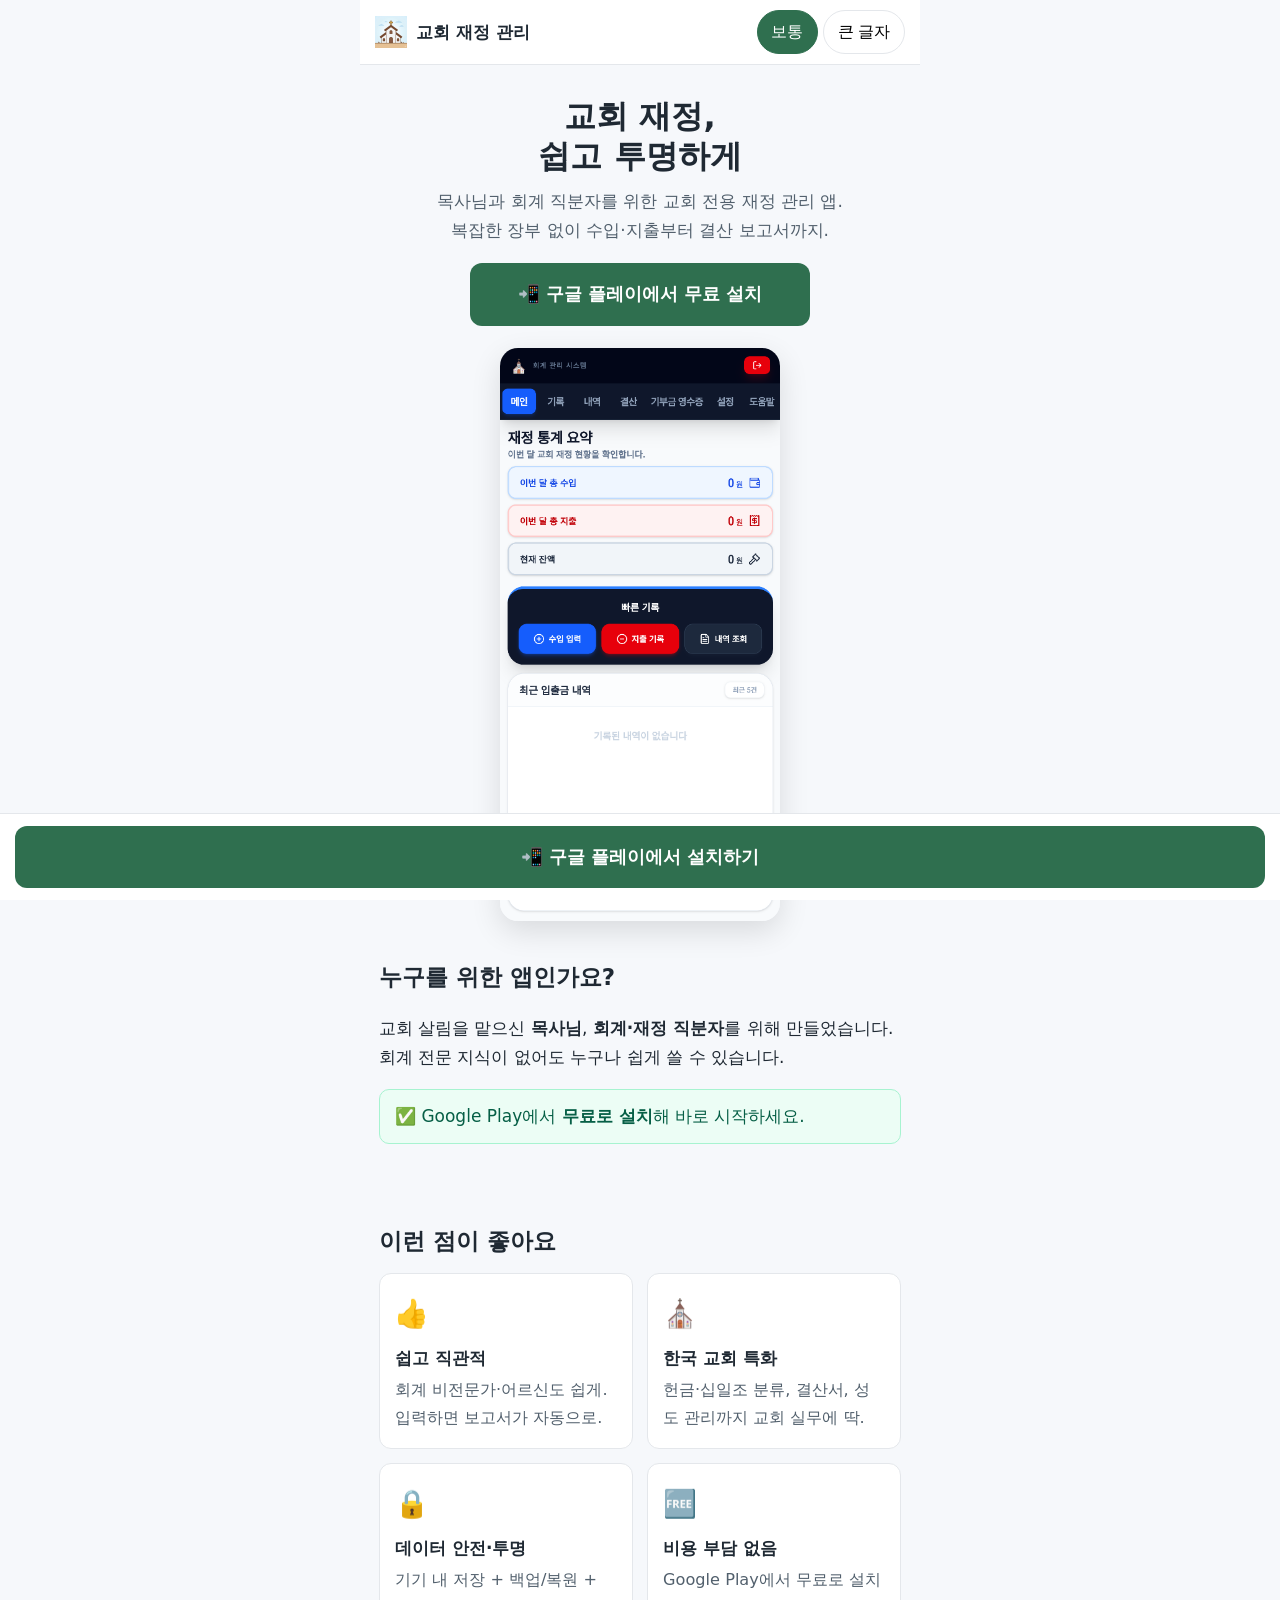
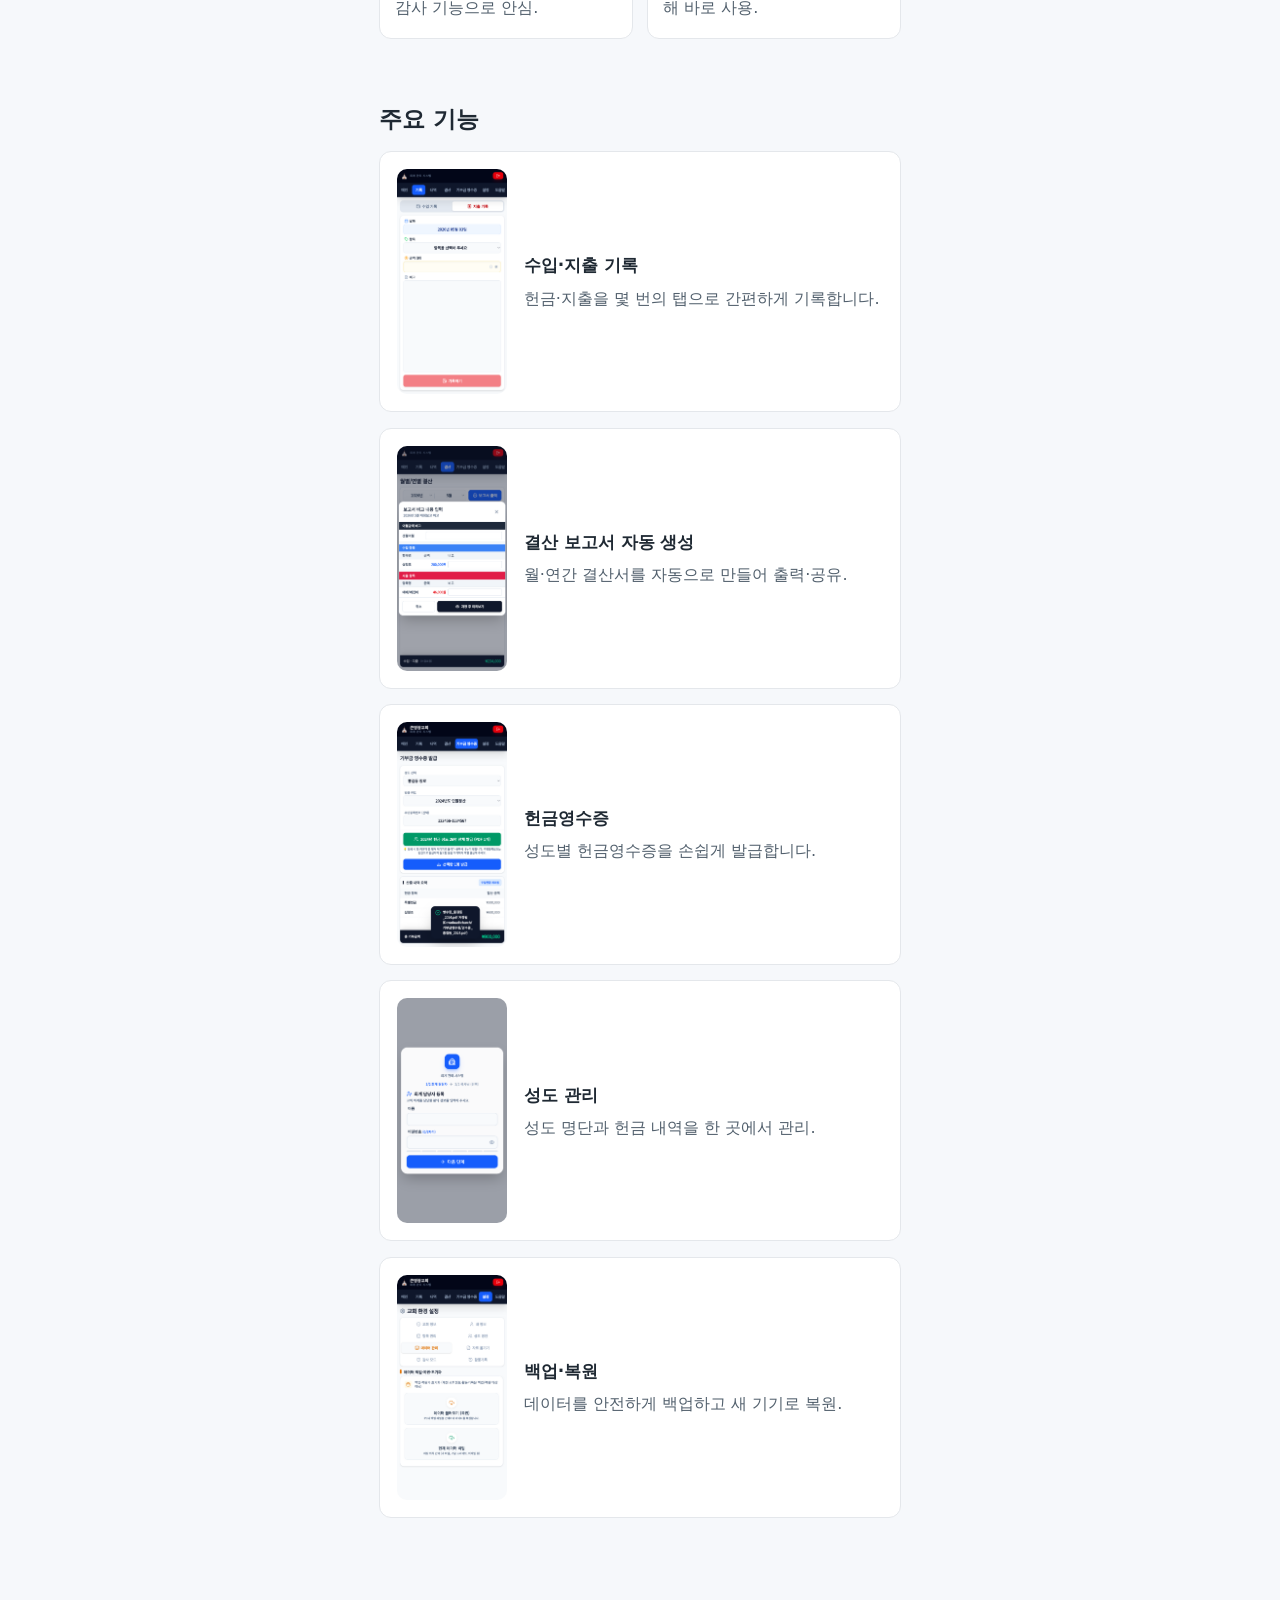
==== index.html @ 93f0f4ec "feat(landing): 핵심 강점 4 + 주요 기능 섹션 Co-Authored-By: Claude Sonnet 4.6 <noreply@anthropic.com>" ====
<!DOCTYPE html>
<html lang="ko" data-fontscale="normal">
<head>
  <meta charset="utf-8">
  <meta name="viewport" content="width=device-width, initial-scale=1, viewport-fit=cover">
  <title>교회 재정 관리 — 쉽고 투명한 교회 회계 앱</title>
  <meta name="description" content="목사님과 회계 직분자를 위한 교회 재정 관리 앱. 수입·지출, 결산 보고서, 헌금영수증, 성도 관리, 백업까지. Google Play 무료 설치.">
  <link rel="stylesheet" href="/assets/css/styles.css">
</head>
<body>
  <main id="app">
    <header class="topbar">
      <div class="brand">
        <img src="/assets/img/app-icon.png" alt="교회 재정 관리 앱 아이콘" width="32" height="32">
        <span>교회 재정 관리</span>
      </div>
      <div class="fontscale" role="group" aria-label="글자 크기">
        <button data-scale-btn="normal" aria-pressed="true">보통</button>
        <button data-scale-btn="large" aria-pressed="false">큰 글자</button>
      </div>
    </header>
    <div class="ios-banner" data-ios-only hidden>
      📱 아이폰에서는 <b>소개만</b> 보실 수 있어요. 설치는 <b>안드로이드 폰</b>에서 진행해 주세요.
    </div>

    <section class="hero">
      <h1>교회 재정,<br>쉽고 투명하게</h1>
      <p class="lead">목사님과 회계 직분자를 위한 교회 전용 재정 관리 앱.<br>복잡한 장부 없이 수입·지출부터 결산 보고서까지.</p>
      <a class="btn-install hero-cta" data-install href="#">📲 구글 플레이에서 무료 설치</a>
      <img class="hero-shot" src="/assets/img/screen-main.png" alt="앱 메인 화면" loading="lazy">
    </section>

    <section class="who section">
      <h2>누구를 위한 앱인가요?</h2>
      <p>교회 살림을 맡으신 <b>목사님</b>, <b>회계·재정 직분자</b>를 위해 만들었습니다. 회계 전문 지식이 없어도 누구나 쉽게 쓸 수 있습니다.</p>
      <p class="free-note">✅ Google Play에서 <b>무료로 설치</b>해 바로 시작하세요.</p>
    </section>

    <section class="strengths section">
      <h2>이런 점이 좋아요</h2>
      <ul class="grid2">
        <li><span class="ico">👍</span><b>쉽고 직관적</b><p>회계 비전문가·어르신도 쉽게. 입력하면 보고서가 자동으로.</p></li>
        <li><span class="ico">⛪</span><b>한국 교회 특화</b><p>헌금·십일조 분류, 결산서, 성도 관리까지 교회 실무에 딱.</p></li>
        <li><span class="ico">🔒</span><b>데이터 안전·투명</b><p>기기 내 저장 + 백업/복원 + 감사 기능으로 안심.</p></li>
        <li><span class="ico">🆓</span><b>비용 부담 없음</b><p>Google Play에서 무료로 설치해 바로 사용.</p></li>
      </ul>
    </section>

    <section class="features section">
      <h2>주요 기능</h2>
      <div class="feature"><img src="/assets/img/feat-expense.png" alt="수입·지출 기록 화면" loading="lazy"><div><b>수입·지출 기록</b><p>헌금·지출을 몇 번의 탭으로 간편하게 기록합니다.</p></div></div>
      <div class="feature"><img src="/assets/img/feat-report.png" alt="결산 보고서 화면" loading="lazy"><div><b>결산 보고서 자동 생성</b><p>월·연간 결산서를 자동으로 만들어 출력·공유.</p></div></div>
      <div class="feature"><img src="/assets/img/feat-receipt.png" alt="헌금영수증 화면" loading="lazy"><div><b>헌금영수증</b><p>성도별 헌금영수증을 손쉽게 발급합니다.</p></div></div>
      <div class="feature"><img src="/assets/img/feat-members.png" alt="성도 관리 화면" loading="lazy"><div><b>성도 관리</b><p>성도 명단과 헌금 내역을 한 곳에서 관리.</p></div></div>
      <div class="feature"><img src="/assets/img/feat-backup.png" alt="백업/복원 화면" loading="lazy"><div><b>백업·복원</b><p>데이터를 안전하게 백업하고 새 기기로 복원.</p></div></div>
    </section>
  </main>
  <div class="install-bar">
    <a class="btn-install" data-install href="#">📲 구글 플레이에서 설치하기</a>
  </div>
  <script type="module">
    import { initFontScale } from "/assets/js/fontscale.js";
    import { initPlatform } from "/assets/js/platform.js";
    initFontScale(); initPlatform();
  </script>
</body>
</html>
---- assets/css/styles.css ----
/* assets/css/styles.css */
:root{
  --c-bg:#f6f8fb; --c-surface:#ffffff; --c-fg:#1f2933; --c-muted:#52606d;
  --c-line:#e4e7eb; --c-primary:#2f6f4f; --c-primary-d:#245c40; --c-accent:#2563eb;
  --radius:14px; --maxw:560px;
  --fs-base:17px;            /* 보통 */
}
html[data-fontscale="large"]{ --fs-base:21px; }  /* 시니어: 전체 rem 스케일 확대 */
html{ font-size:var(--fs-base); -webkit-text-size-adjust:100%; }
*{ box-sizing:border-box; }
body{ margin:0; background:var(--c-bg); color:var(--c-fg);
  font-family:"Pretendard","Apple SD Gothic Neo","Malgun Gothic",system-ui,sans-serif;
  line-height:1.7; font-size:1rem; }
img{ max-width:100%; height:auto; display:block; }
a{ color:inherit; }
.topbar{ position:sticky; top:0; z-index:20; display:flex; align-items:center; gap:10px;
  background:var(--c-surface); border-bottom:1px solid var(--c-line); padding:.6rem .9rem; }
.brand{ display:flex; align-items:center; gap:.5rem; font-weight:700; }
.fontscale{ margin-left:auto; display:flex; gap:.3rem; }
.fontscale button{ border:1px solid var(--c-line); background:#fff; border-radius:999px;
  padding:.4rem .8rem; font-size:.95rem; min-height:44px; cursor:pointer; }
.fontscale button[aria-pressed="true"]{ background:var(--c-primary); color:#fff; border-color:var(--c-primary); }
.ios-banner{ background:#fff7ed; color:#9a3412; border-bottom:1px solid #fed7aa;
  padding:.7rem .9rem; font-size:.95rem; text-align:center; }
.install-bar{ position:fixed; left:0; right:0; bottom:0; z-index:30;
  background:var(--c-surface); border-top:1px solid var(--c-line);
  padding:.7rem .9rem calc(.7rem + env(safe-area-inset-bottom)); display:flex; }
.btn-install{ flex:1; text-align:center; background:var(--c-primary); color:#fff; text-decoration:none;
  font-weight:700; font-size:1.05rem; padding:.95rem 1rem; border-radius:12px; min-height:52px;
  display:flex; align-items:center; justify-content:center; }
.btn-install:active{ background:var(--c-primary-d); }
body{ padding-bottom:84px; }  /* 하단바 가림 방지 */
.toast{ position:fixed; left:50%; bottom:92px; transform:translateX(-50%) translateY(12px);
  background:#1f2933; color:#fff; padding:.8rem 1rem; border-radius:10px; max-width:90vw;
  opacity:0; pointer-events:none; transition:.25s; z-index:40; font-size:.95rem; text-align:center; }
.toast.show{ opacity:1; transform:translateX(-50%) translateY(0); }
main{ max-width:var(--maxw); margin:0 auto; }
.section{ padding:1.8rem 1.1rem; }
.hero{ padding:1.6rem 1.1rem .4rem; text-align:center; }
.hero h1{ font-size:1.9rem; line-height:1.25; margin:.2rem 0 .6rem; }
.hero .lead{ color:var(--c-muted); margin:0 0 1.1rem; }
.hero-cta{ margin:0 auto 1.3rem; max-width:340px; }
.hero-shot{ margin:0 auto; max-width:280px; border-radius:18px; box-shadow:0 10px 30px rgba(0,0,0,.12); }
h2{ font-size:1.35rem; margin:0 0 .7rem; }
.free-note{ background:#ecfdf5; border:1px solid #a7f3d0; color:#065f46; padding:.7rem .9rem; border-radius:10px; }
.grid2{ list-style:none; padding:0; margin:0; display:grid; grid-template-columns:1fr 1fr; gap:.8rem; }
.grid2 li{ background:var(--c-surface); border:1px solid var(--c-line); border-radius:12px; padding:1rem .9rem; }
.grid2 .ico{ font-size:1.6rem; }
.grid2 b{ display:block; margin:.4rem 0 .2rem; }
.grid2 p{ margin:0; color:var(--c-muted); font-size:.95rem; }
.feature{ display:flex; gap:1rem; align-items:center; background:var(--c-surface);
  border:1px solid var(--c-line); border-radius:12px; padding:1rem; margin-bottom:.9rem; }
.feature img{ width:110px; border-radius:10px; flex:0 0 auto; }
.feature b{ display:block; margin-bottom:.25rem; }
.feature p{ margin:0; color:var(--c-muted); font-size:.95rem; }
@media (max-width:360px){ .grid2{ grid-template-columns:1fr; } }
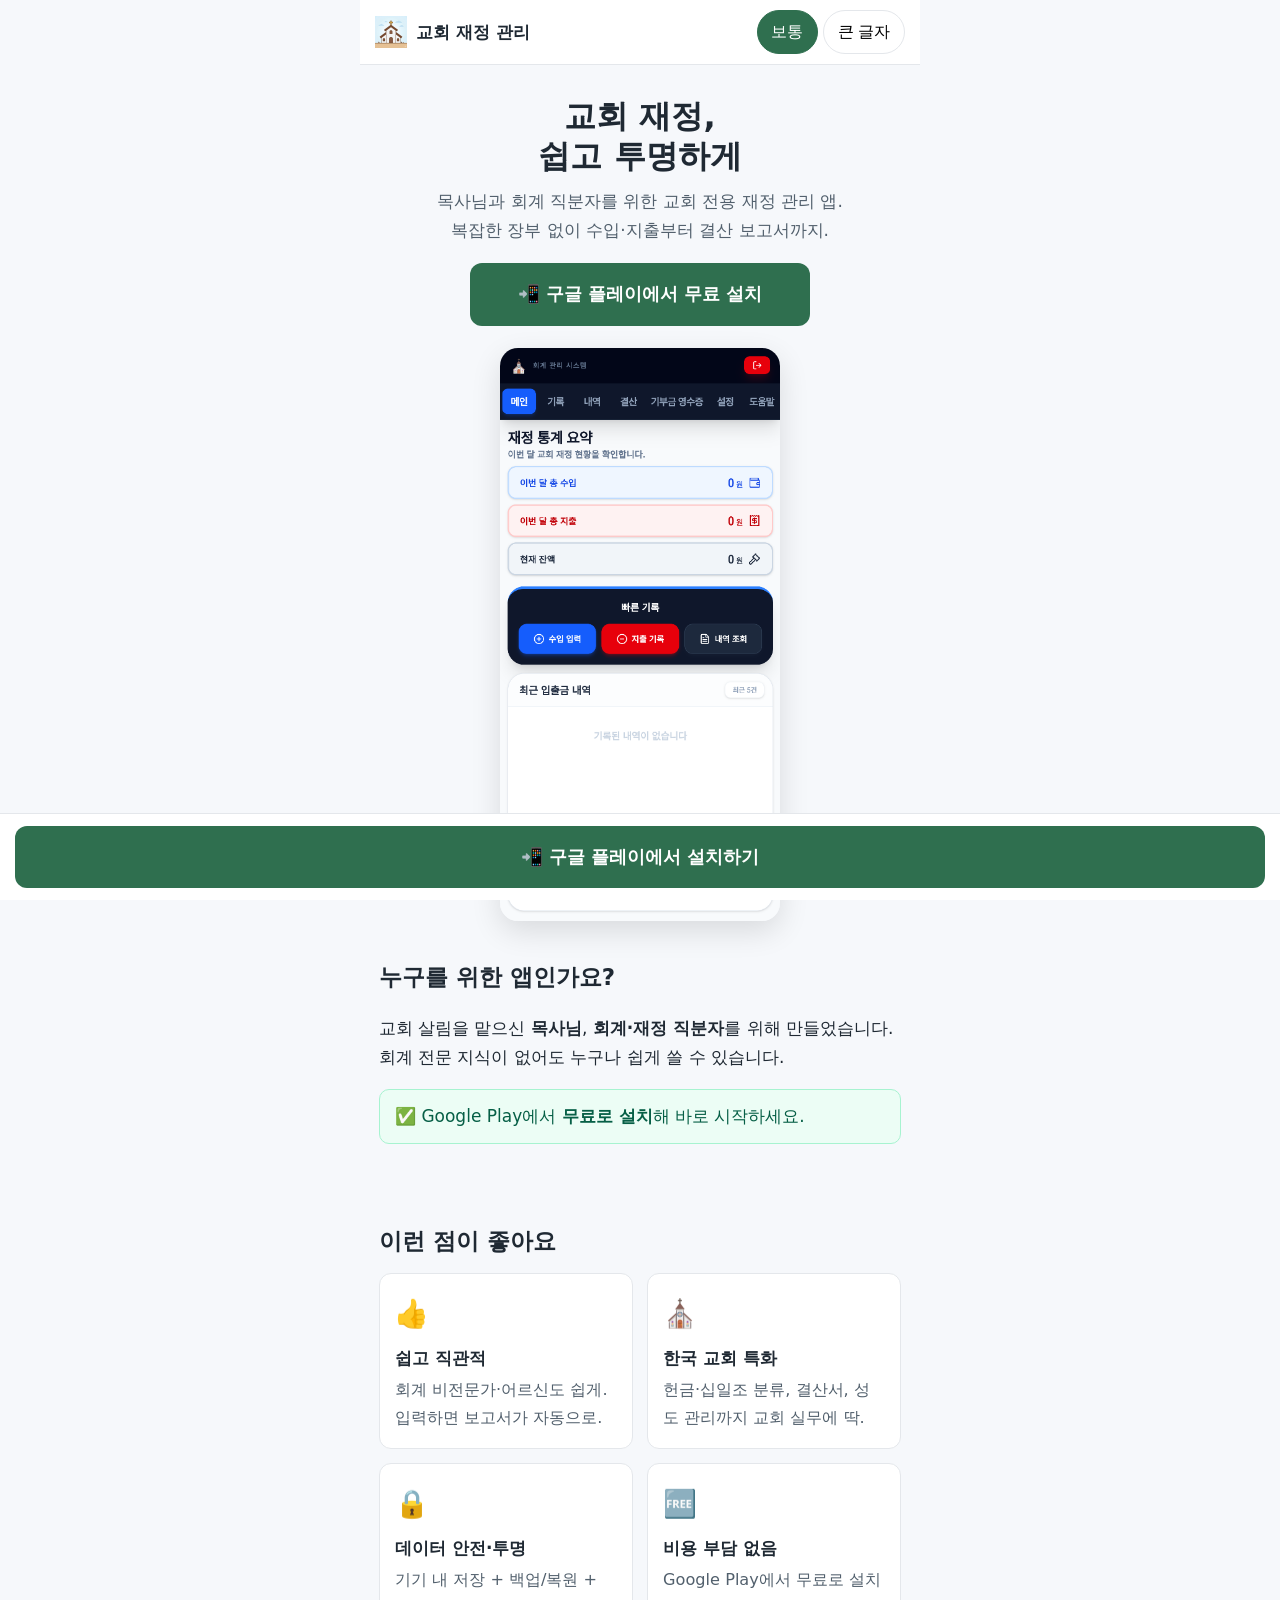
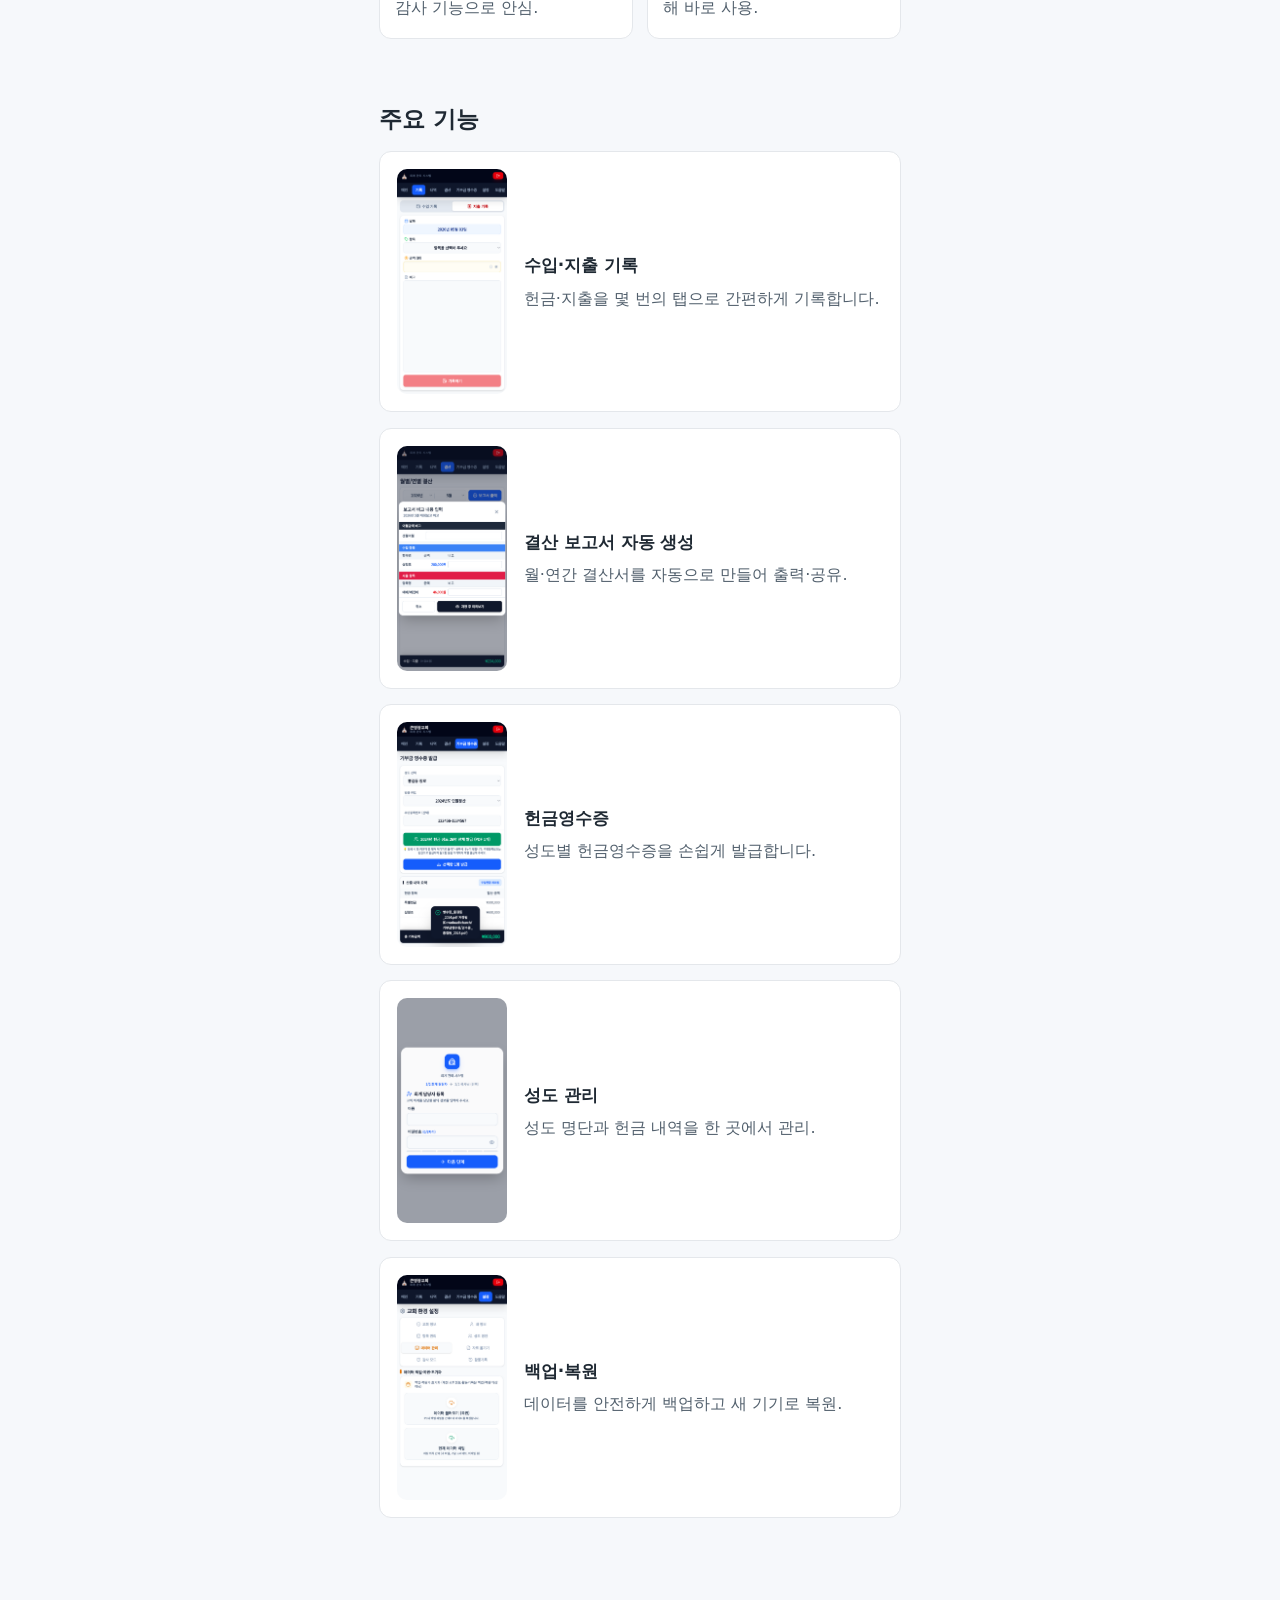
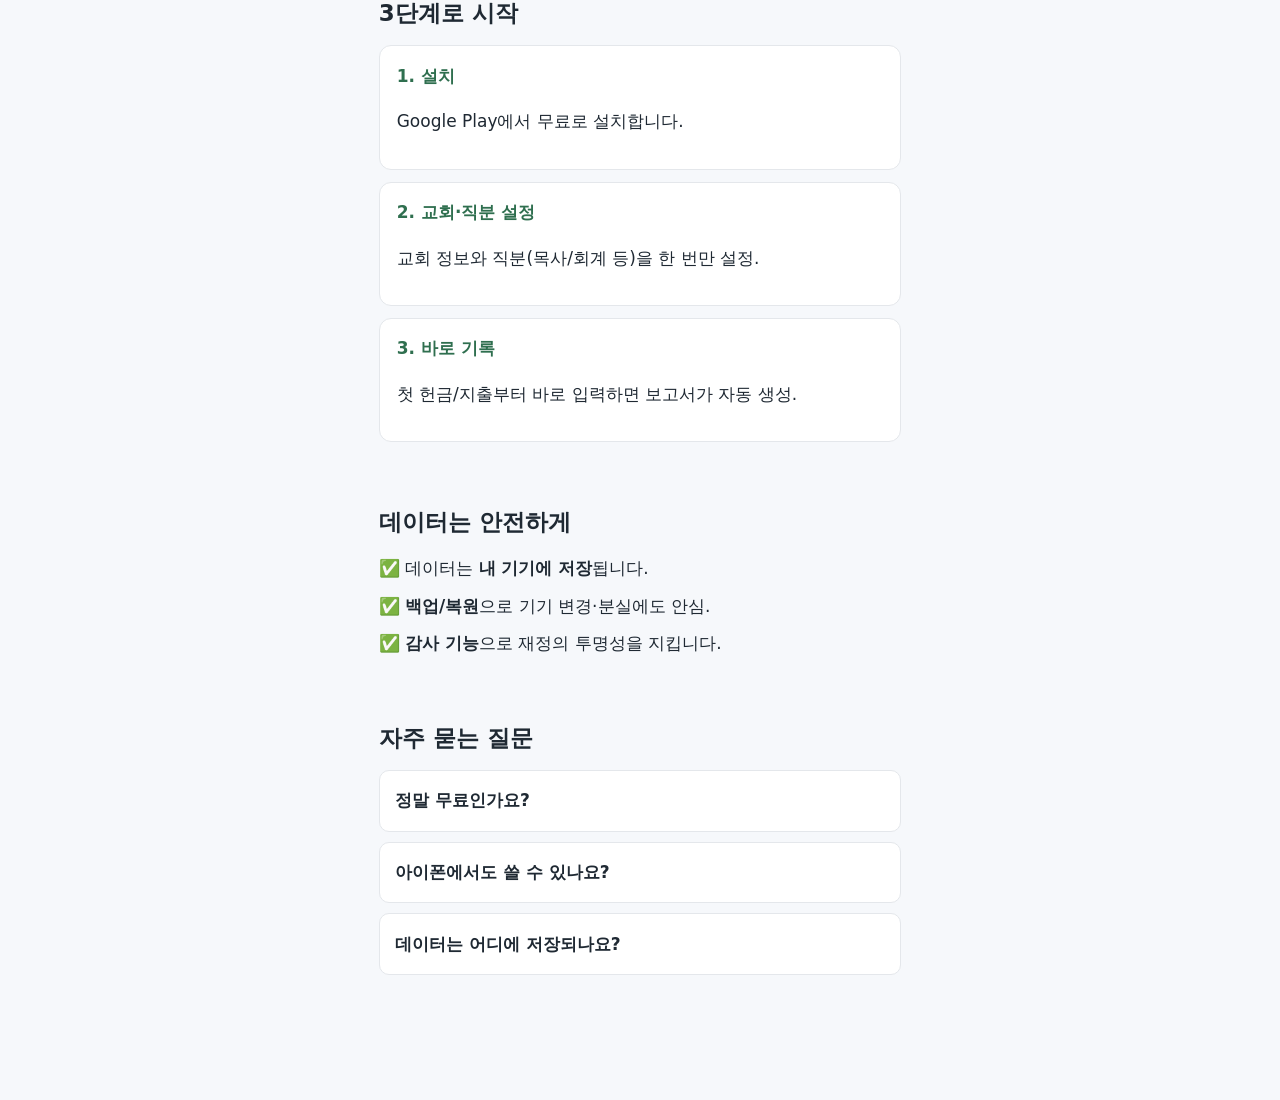
==== commit eae53f6f: "feat(landing): 3단계 시작 + 데이터 안전 + FAQ Co-Authored-By: Claude Sonnet 4.6 <noreply@anthropic.com>" ====
--- a/index.html
+++ b/index.html
@@ -54,6 +54,31 @@
       <div class="feature"><img src="/assets/img/feat-members.png" alt="성도 관리 화면" loading="lazy"><div><b>성도 관리</b><p>성도 명단과 헌금 내역을 한 곳에서 관리.</p></div></div>
       <div class="feature"><img src="/assets/img/feat-backup.png" alt="백업/복원 화면" loading="lazy"><div><b>백업·복원</b><p>데이터를 안전하게 백업하고 새 기기로 복원.</p></div></div>
     </section>
+
+    <section class="steps section">
+      <h2>3단계로 시작</h2>
+      <ol class="steps-list">
+        <li><b>1. 설치</b><p>Google Play에서 무료로 설치합니다.</p></li>
+        <li><b>2. 교회·직분 설정</b><p>교회 정보와 직분(목사/회계 등)을 한 번만 설정.</p></li>
+        <li><b>3. 바로 기록</b><p>첫 헌금/지출부터 바로 입력하면 보고서가 자동 생성.</p></li>
+      </ol>
+    </section>
+
+    <section class="safety section">
+      <h2>데이터는 안전하게</h2>
+      <ul class="check">
+        <li>✅ 데이터는 <b>내 기기에 저장</b>됩니다.</li>
+        <li>✅ <b>백업/복원</b>으로 기기 변경·분실에도 안심.</li>
+        <li>✅ <b>감사 기능</b>으로 재정의 투명성을 지킵니다.</li>
+      </ul>
+    </section>
+
+    <section class="faq section">
+      <h2>자주 묻는 질문</h2>
+      <details><summary>정말 무료인가요?</summary><p>네, Google Play에서 무료로 설치해 사용하실 수 있습니다.</p></details>
+      <details><summary>아이폰에서도 쓸 수 있나요?</summary><p>현재 앱은 안드로이드 전용입니다. 이 소개 페이지는 아이폰에서도 보실 수 있지만, 설치·사용은 안드로이드 폰에서 가능합니다.</p></details>
+      <details><summary>데이터는 어디에 저장되나요?</summary><p>기본적으로 사용하시는 기기 안에 저장되며, 백업/복원 기능으로 안전하게 보관할 수 있습니다.</p></details>
+    </section>
   </main>
   <div class="install-bar">
     <a class="btn-install" data-install href="#">📲 구글 플레이에서 설치하기</a>
--- a/assets/css/styles.css
+++ b/assets/css/styles.css
@@ -54,3 +54,10 @@
 .feature b{ display:block; margin-bottom:.25rem; }
 .feature p{ margin:0; color:var(--c-muted); font-size:.95rem; }
 @media (max-width:360px){ .grid2{ grid-template-columns:1fr; } }
+.steps-list{ list-style:none; padding:0; margin:0; display:grid; gap:.7rem; }
+.steps-list li{ background:var(--c-surface); border:1px solid var(--c-line); border-radius:12px; padding:.9rem 1rem; }
+.steps-list b{ color:var(--c-primary); }
+.check{ list-style:none; padding:0; margin:0; display:grid; gap:.5rem; }
+.faq details{ background:var(--c-surface); border:1px solid var(--c-line); border-radius:10px; padding:.4rem .9rem; margin-bottom:.6rem; }
+.faq summary{ cursor:pointer; font-weight:600; padding:.5rem 0; min-height:44px; display:flex; align-items:center; }
+.faq p{ margin:.2rem 0 .8rem; color:var(--c-muted); }
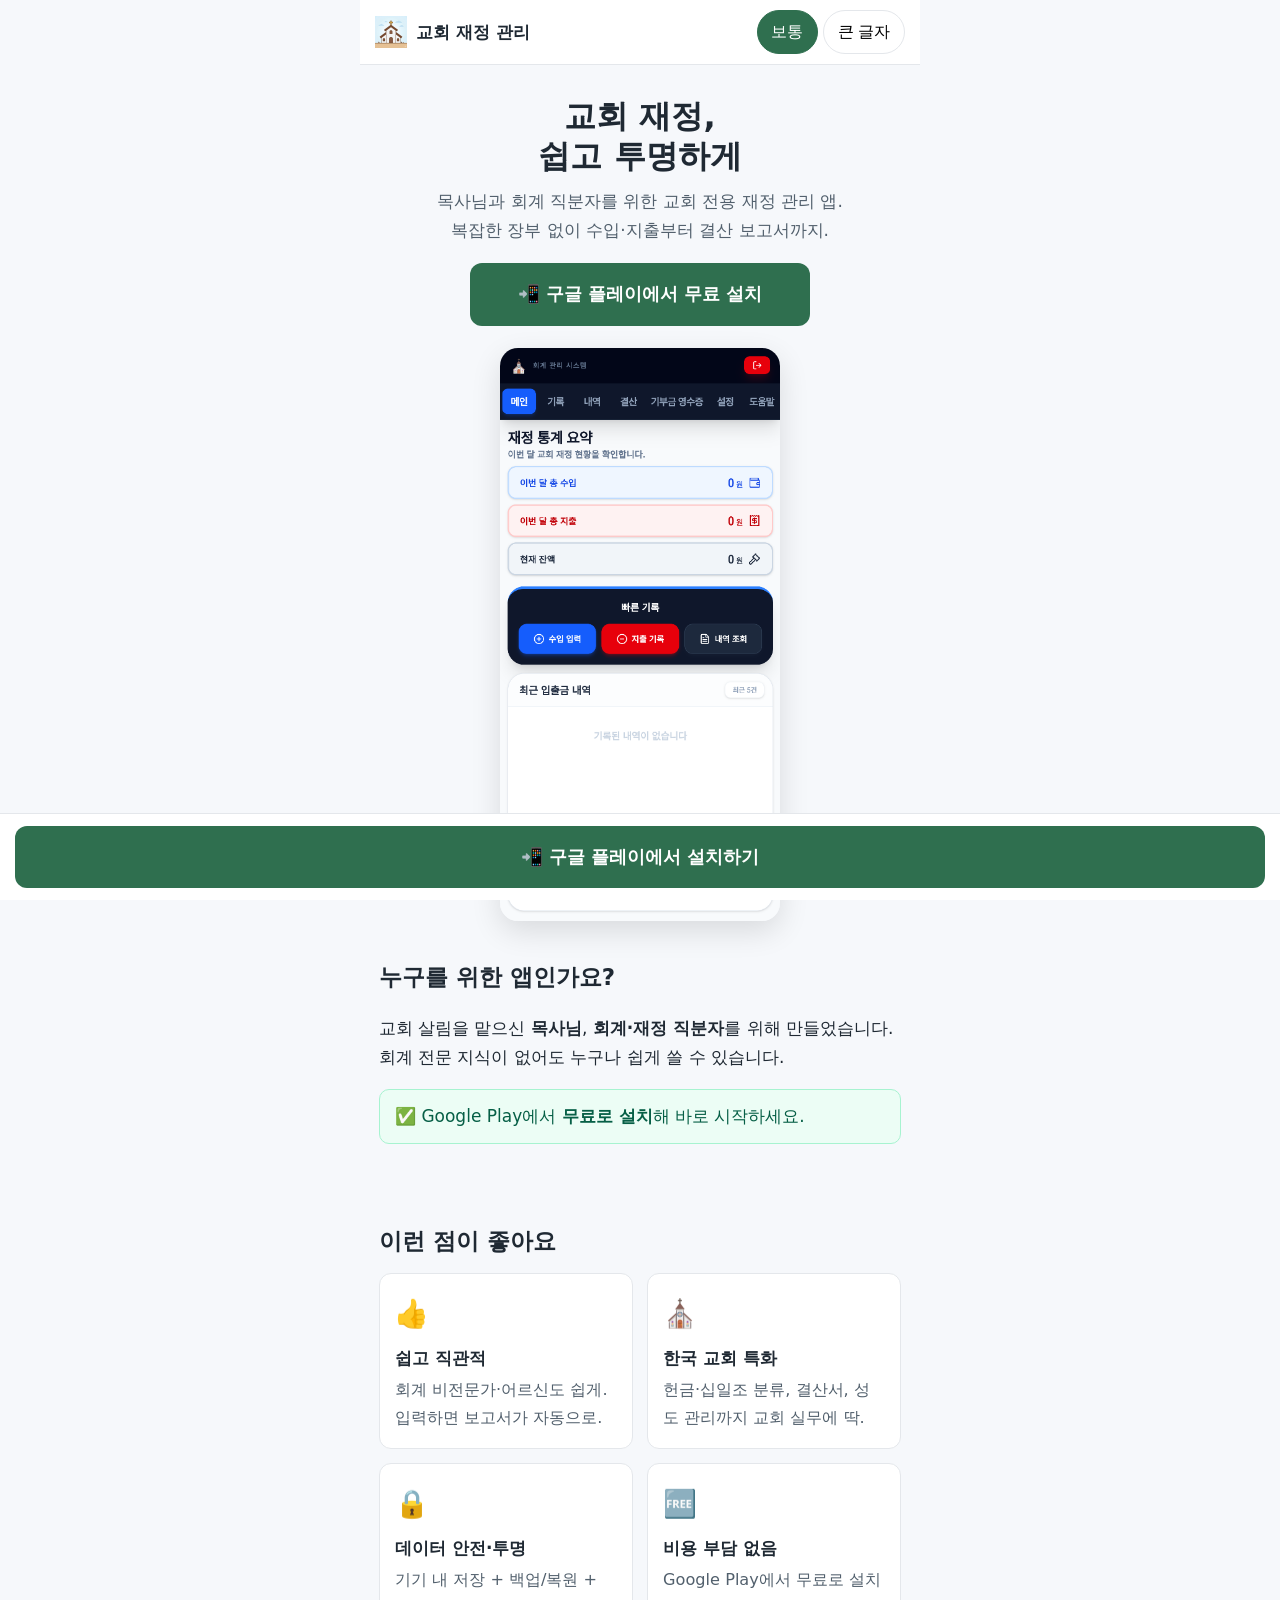
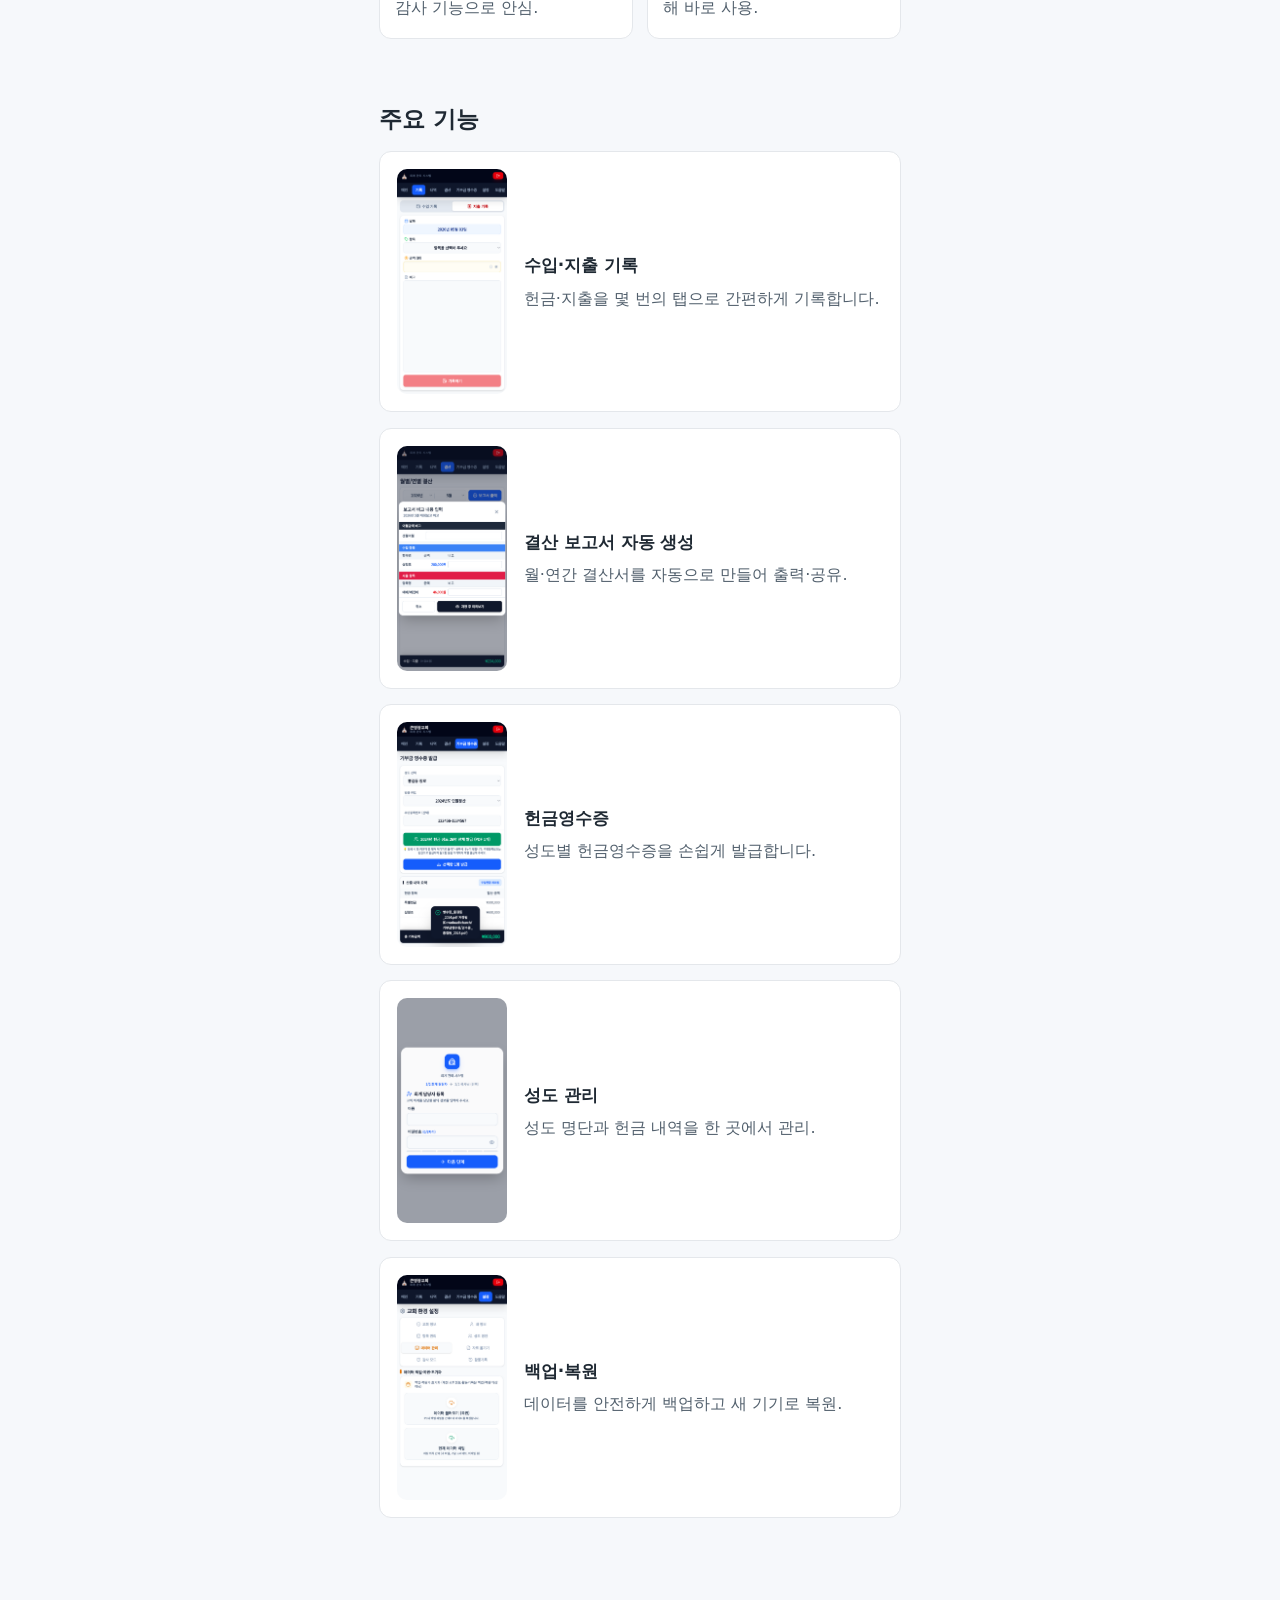
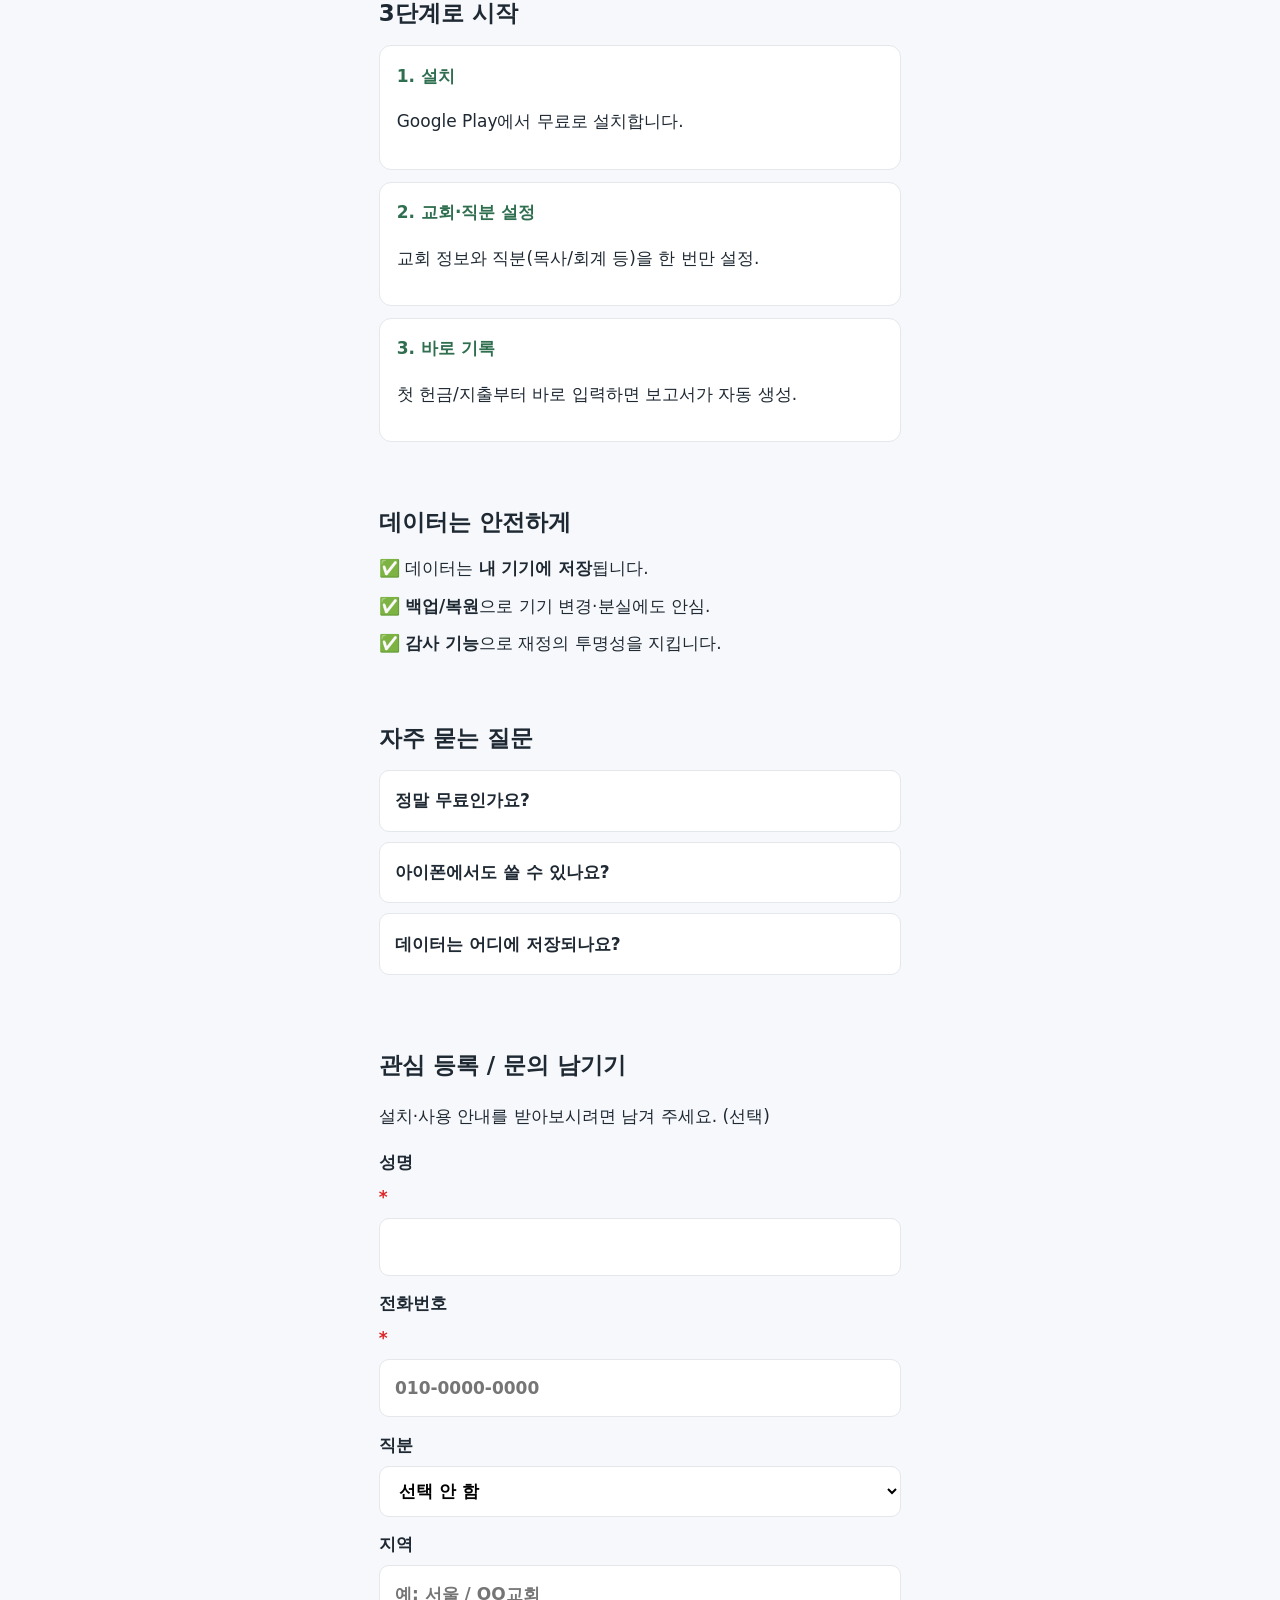
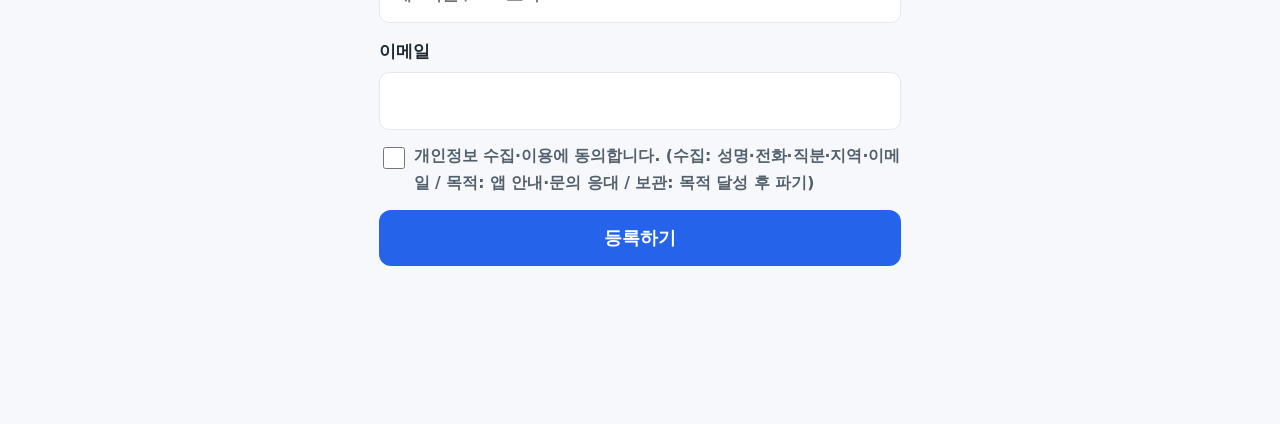
==== commit 0aa95dc3: "feat(landing): 관심등록 폼 + 검증/허니팟 + Supabase insert Co-Authored-By: Claude Sonnet 4.6 <noreply@anthropi" ====
--- a/index.html
+++ b/index.html
@@ -79,6 +79,36 @@
       <details><summary>아이폰에서도 쓸 수 있나요?</summary><p>현재 앱은 안드로이드 전용입니다. 이 소개 페이지는 아이폰에서도 보실 수 있지만, 설치·사용은 안드로이드 폰에서 가능합니다.</p></details>
       <details><summary>데이터는 어디에 저장되나요?</summary><p>기본적으로 사용하시는 기기 안에 저장되며, 백업/복원 기능으로 안전하게 보관할 수 있습니다.</p></details>
     </section>
+
+    <section class="lead-form section">
+      <h2>관심 등록 / 문의 남기기</h2>
+      <p class="muted">설치·사용 안내를 받아보시려면 남겨 주세요. (선택)</p>
+      <form id="leadForm" novalidate>
+        <label>성명 <span class="req">*</span>
+          <input name="name" required autocomplete="name" maxlength="40">
+        </label>
+        <label>전화번호 <span class="req">*</span>
+          <input name="phone" required inputmode="tel" autocomplete="tel" maxlength="20" placeholder="010-0000-0000">
+        </label>
+        <label>직분
+          <select name="role">
+            <option value="">선택 안 함</option>
+            <option>목사</option><option>장로</option><option>권사</option>
+            <option>집사</option><option>회계</option><option>기타</option>
+          </select>
+        </label>
+        <label>지역 <input name="region" maxlength="60" placeholder="예: 서울 / OO교회"></label>
+        <label>이메일 <input name="email" type="email" autocomplete="email" maxlength="80"></label>
+        <label class="consent">
+          <input type="checkbox" name="consent" required>
+          <span>개인정보 수집·이용에 동의합니다. (수집: 성명·전화·직분·지역·이메일 / 목적: 앱 안내·문의 응대 / 보관: 목적 달성 후 파기)</span>
+        </label>
+        <!-- 허니팟(봇 차단): 사람에겐 숨김 -->
+        <input type="text" name="website" tabindex="-1" autocomplete="off" class="hp" aria-hidden="true">
+        <button type="submit" class="btn-submit">등록하기</button>
+        <p id="formMsg" class="form-msg" role="status" aria-live="polite"></p>
+      </form>
+    </section>
   </main>
   <div class="install-bar">
     <a class="btn-install" data-install href="#">📲 구글 플레이에서 설치하기</a>
@@ -86,7 +116,8 @@
   <script type="module">
     import { initFontScale } from "/assets/js/fontscale.js";
     import { initPlatform } from "/assets/js/platform.js";
-    initFontScale(); initPlatform();
+    import { initLeadForm } from "/assets/js/form.js";
+    initFontScale(); initPlatform(); initLeadForm();
   </script>
 </body>
 </html>
--- a/assets/css/styles.css
+++ b/assets/css/styles.css
@@ -61,3 +61,15 @@
 .faq details{ background:var(--c-surface); border:1px solid var(--c-line); border-radius:10px; padding:.4rem .9rem; margin-bottom:.6rem; }
 .faq summary{ cursor:pointer; font-weight:600; padding:.5rem 0; min-height:44px; display:flex; align-items:center; }
 .faq p{ margin:.2rem 0 .8rem; color:var(--c-muted); }
+.lead-form form{ display:grid; gap:.8rem; }
+.lead-form label{ display:grid; gap:.35rem; font-weight:600; }
+.lead-form input, .lead-form select{ font:inherit; padding:.8rem .9rem; border:1px solid var(--c-line);
+  border-radius:10px; min-height:48px; background:#fff; }
+.lead-form .req{ color:#dc2626; }
+.consent{ grid-template-columns:auto 1fr; align-items:start; font-weight:400; font-size:.92rem; color:var(--c-muted); }
+.consent input{ min-height:auto; width:22px; height:22px; margin-top:.2rem; }
+.hp{ position:absolute; left:-9999px; width:1px; height:1px; opacity:0; }
+.btn-submit{ background:var(--c-accent); color:#fff; border:0; border-radius:12px; padding:.95rem;
+  font-size:1.05rem; font-weight:700; min-height:52px; cursor:pointer; }
+.form-msg{ margin:.3rem 0 0; min-height:1.4em; }
+.form-msg.ok{ color:#065f46; } .form-msg.err{ color:#b91c1c; }
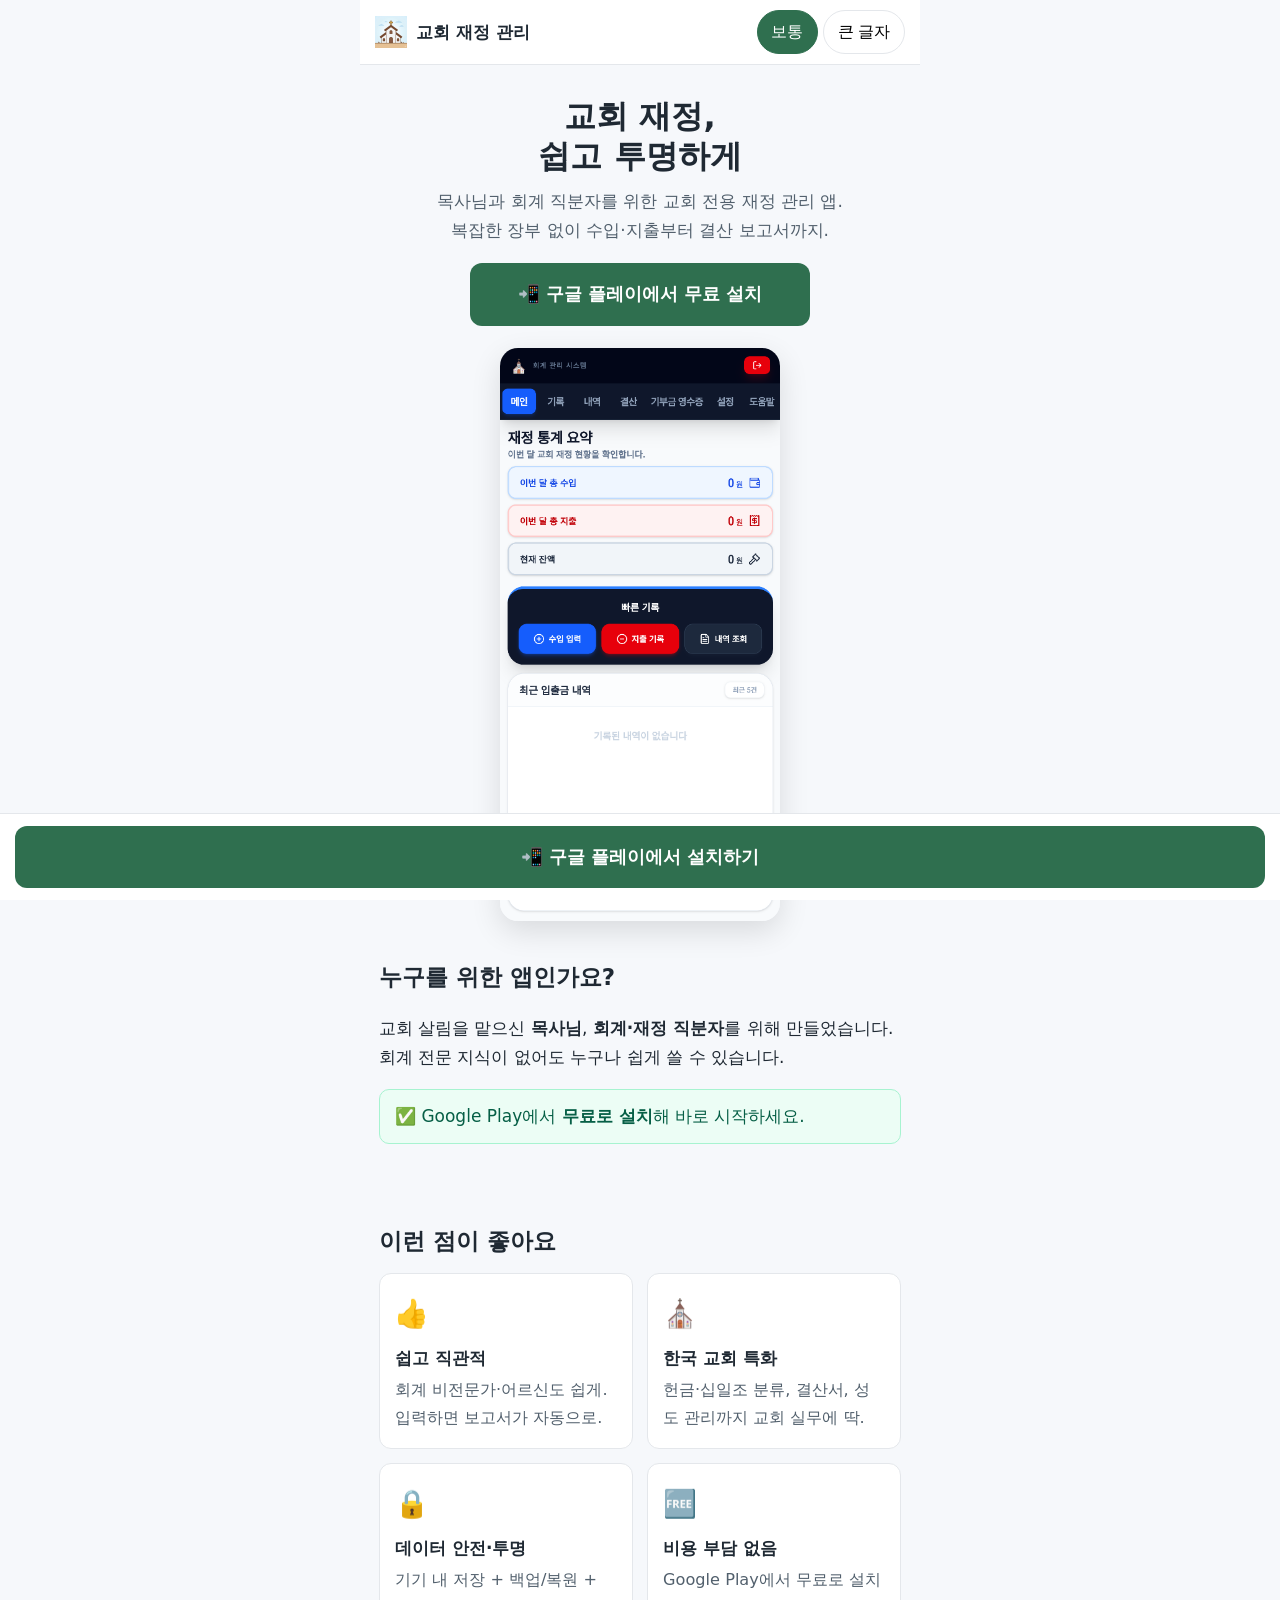
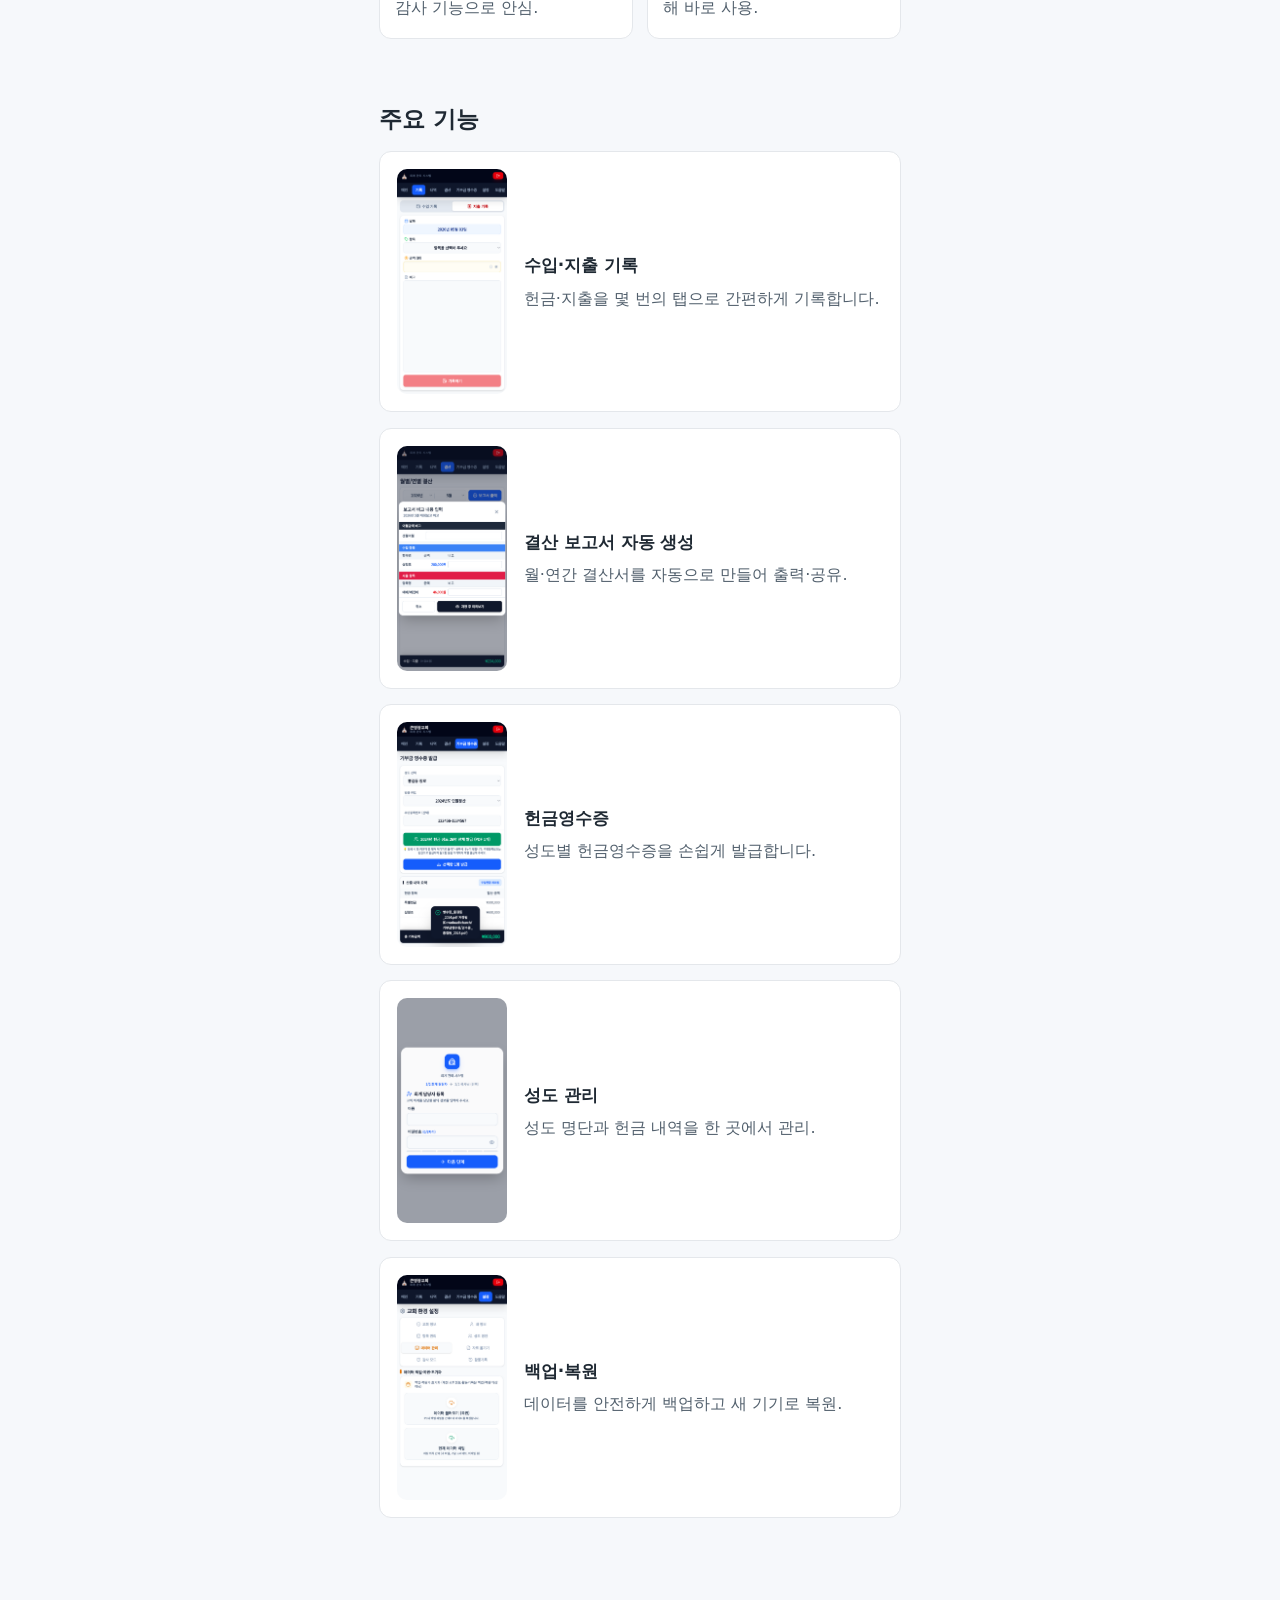
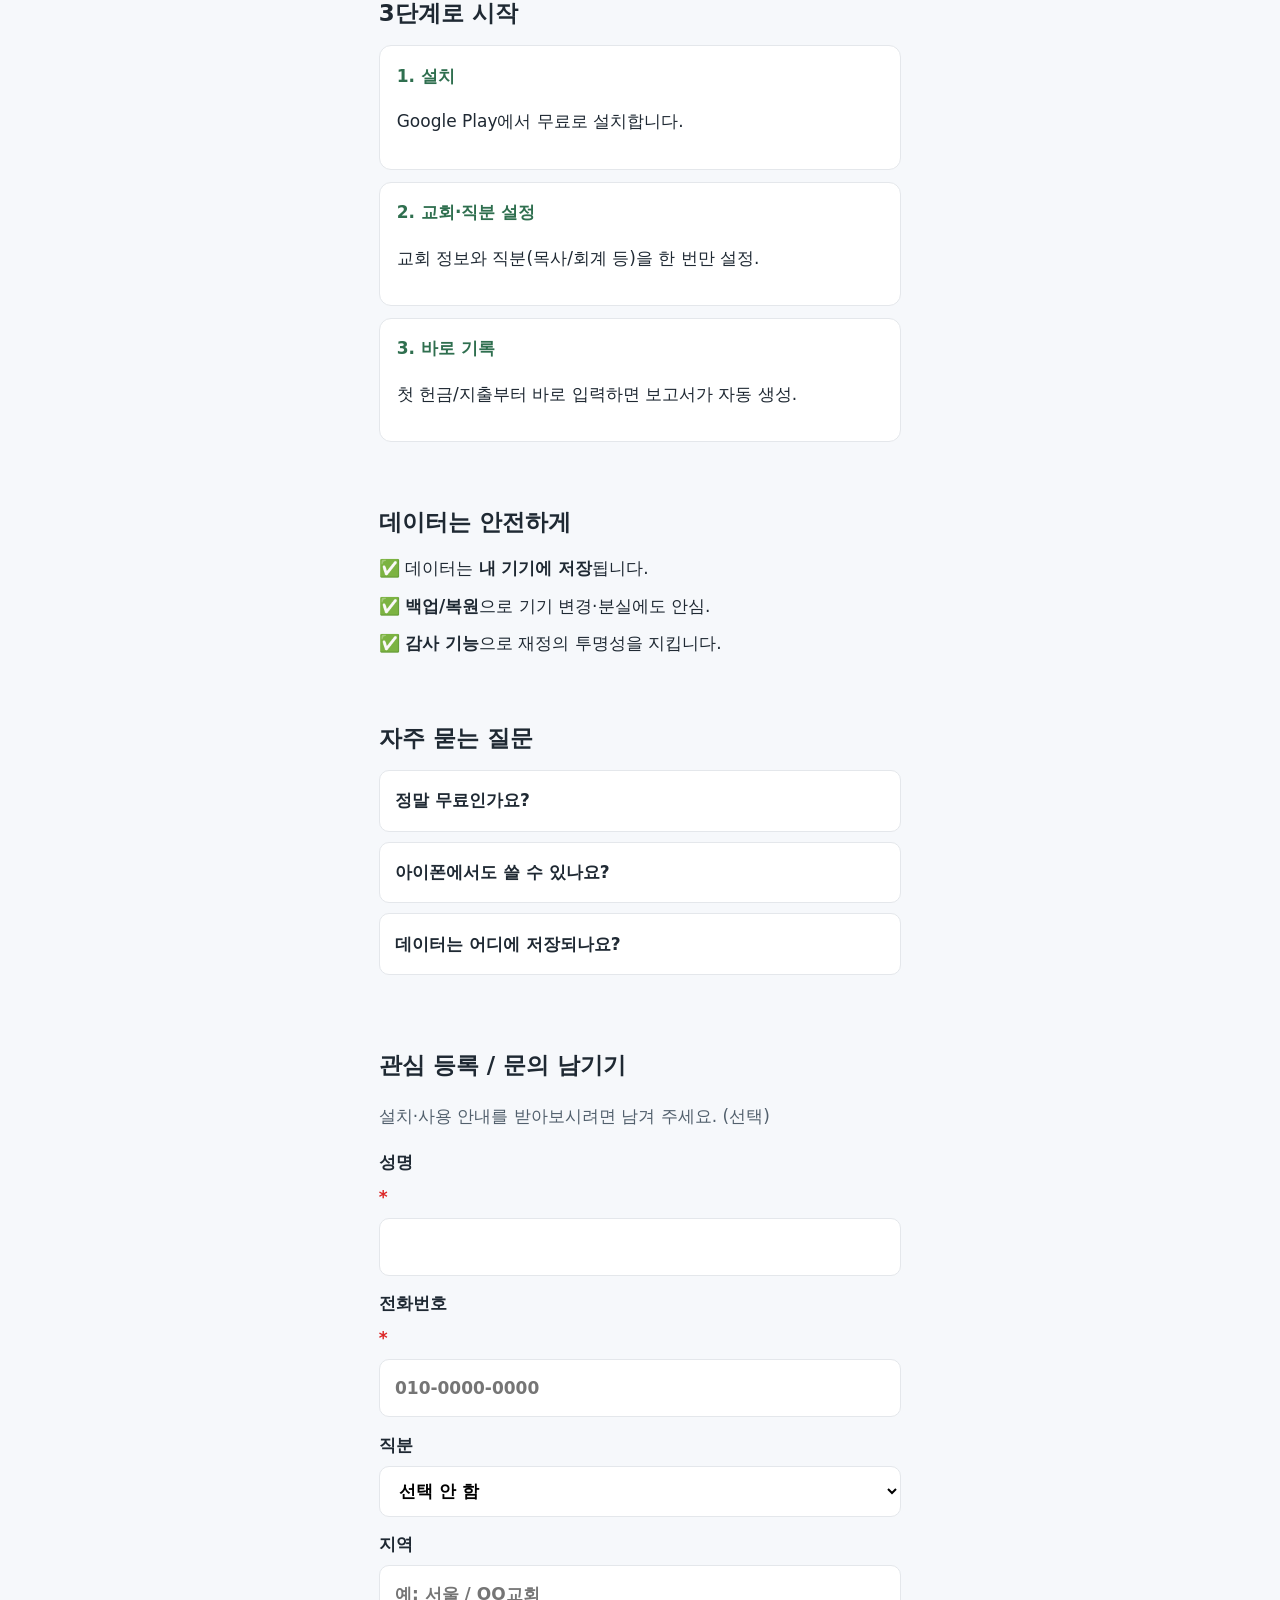
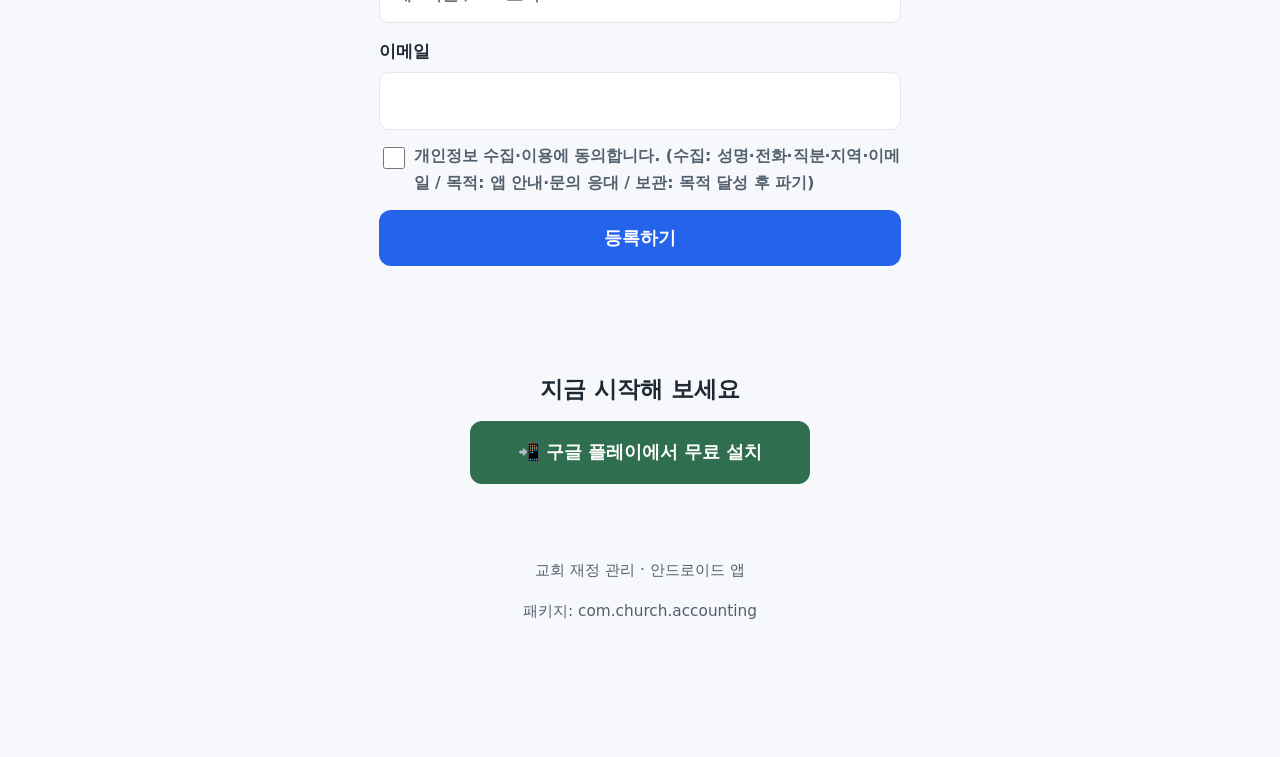
==== commit d2f8e03e: "feat(landing): 마지막 CTA + 푸터 + 메타/OG/파비콘 Co-Authored-By: Claude Sonnet 4.6 <noreply@anthropic.com>" ====
--- a/index.html
+++ b/index.html
@@ -6,6 +6,12 @@
   <title>교회 재정 관리 — 쉽고 투명한 교회 회계 앱</title>
   <meta name="description" content="목사님과 회계 직분자를 위한 교회 재정 관리 앱. 수입·지출, 결산 보고서, 헌금영수증, 성도 관리, 백업까지. Google Play 무료 설치.">
   <link rel="stylesheet" href="/assets/css/styles.css">
+  <meta property="og:type" content="website">
+  <meta property="og:title" content="교회 재정 관리 — 쉽고 투명한 교회 회계 앱">
+  <meta property="og:description" content="목사님과 회계 직분자를 위한 무료 교회 재정 관리 앱. Google Play에서 설치하세요.">
+  <meta property="og:image" content="/assets/img/app-icon.png">
+  <meta name="twitter:card" content="summary">
+  <link rel="icon" href="/assets/img/app-icon.png">
 </head>
 <body>
   <main id="app">
@@ -109,6 +115,16 @@
         <p id="formMsg" class="form-msg" role="status" aria-live="polite"></p>
       </form>
     </section>
+
+    <section class="final section">
+      <h2>지금 시작해 보세요</h2>
+      <a class="btn-install" data-install href="#">📲 구글 플레이에서 무료 설치</a>
+    </section>
+    <footer class="foot">
+      <p>교회 재정 관리 · 안드로이드 앱</p>
+      <p class="muted">패키지: com.church.accounting</p>
+      <!-- CONTACT_KAKAO 가 있으면 문의 안내 표시(Task 11에서 동적 처리 가능) -->
+    </footer>
   </main>
   <div class="install-bar">
     <a class="btn-install" data-install href="#">📲 구글 플레이에서 설치하기</a>
--- a/assets/css/styles.css
+++ b/assets/css/styles.css
@@ -73,3 +73,7 @@
   font-size:1.05rem; font-weight:700; min-height:52px; cursor:pointer; }
 .form-msg{ margin:.3rem 0 0; min-height:1.4em; }
 .form-msg.ok{ color:#065f46; } .form-msg.err{ color:#b91c1c; }
+.final{ text-align:center; }
+.final .btn-install{ max-width:340px; margin:.6rem auto 0; }
+.foot{ text-align:center; padding:1.6rem 1rem 2rem; color:var(--c-muted); font-size:.9rem; }
+.muted{ color:var(--c-muted); }
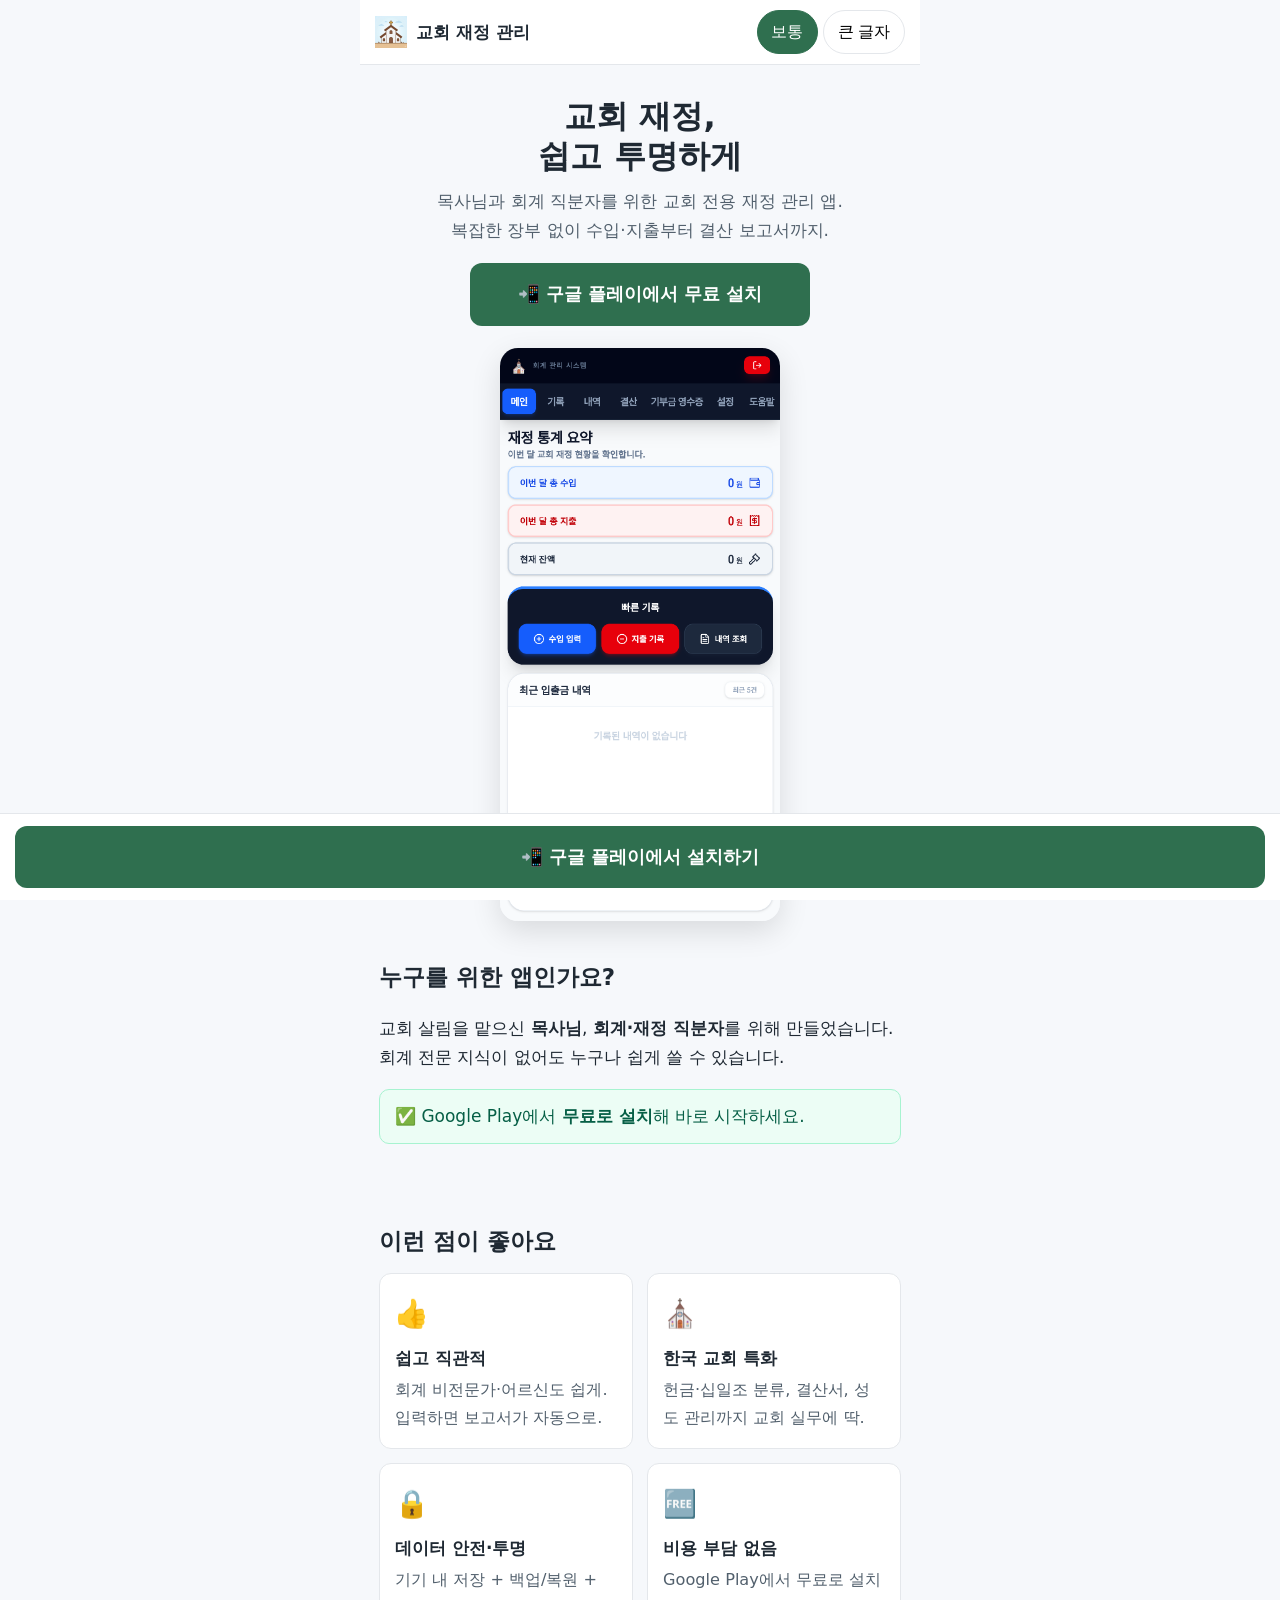
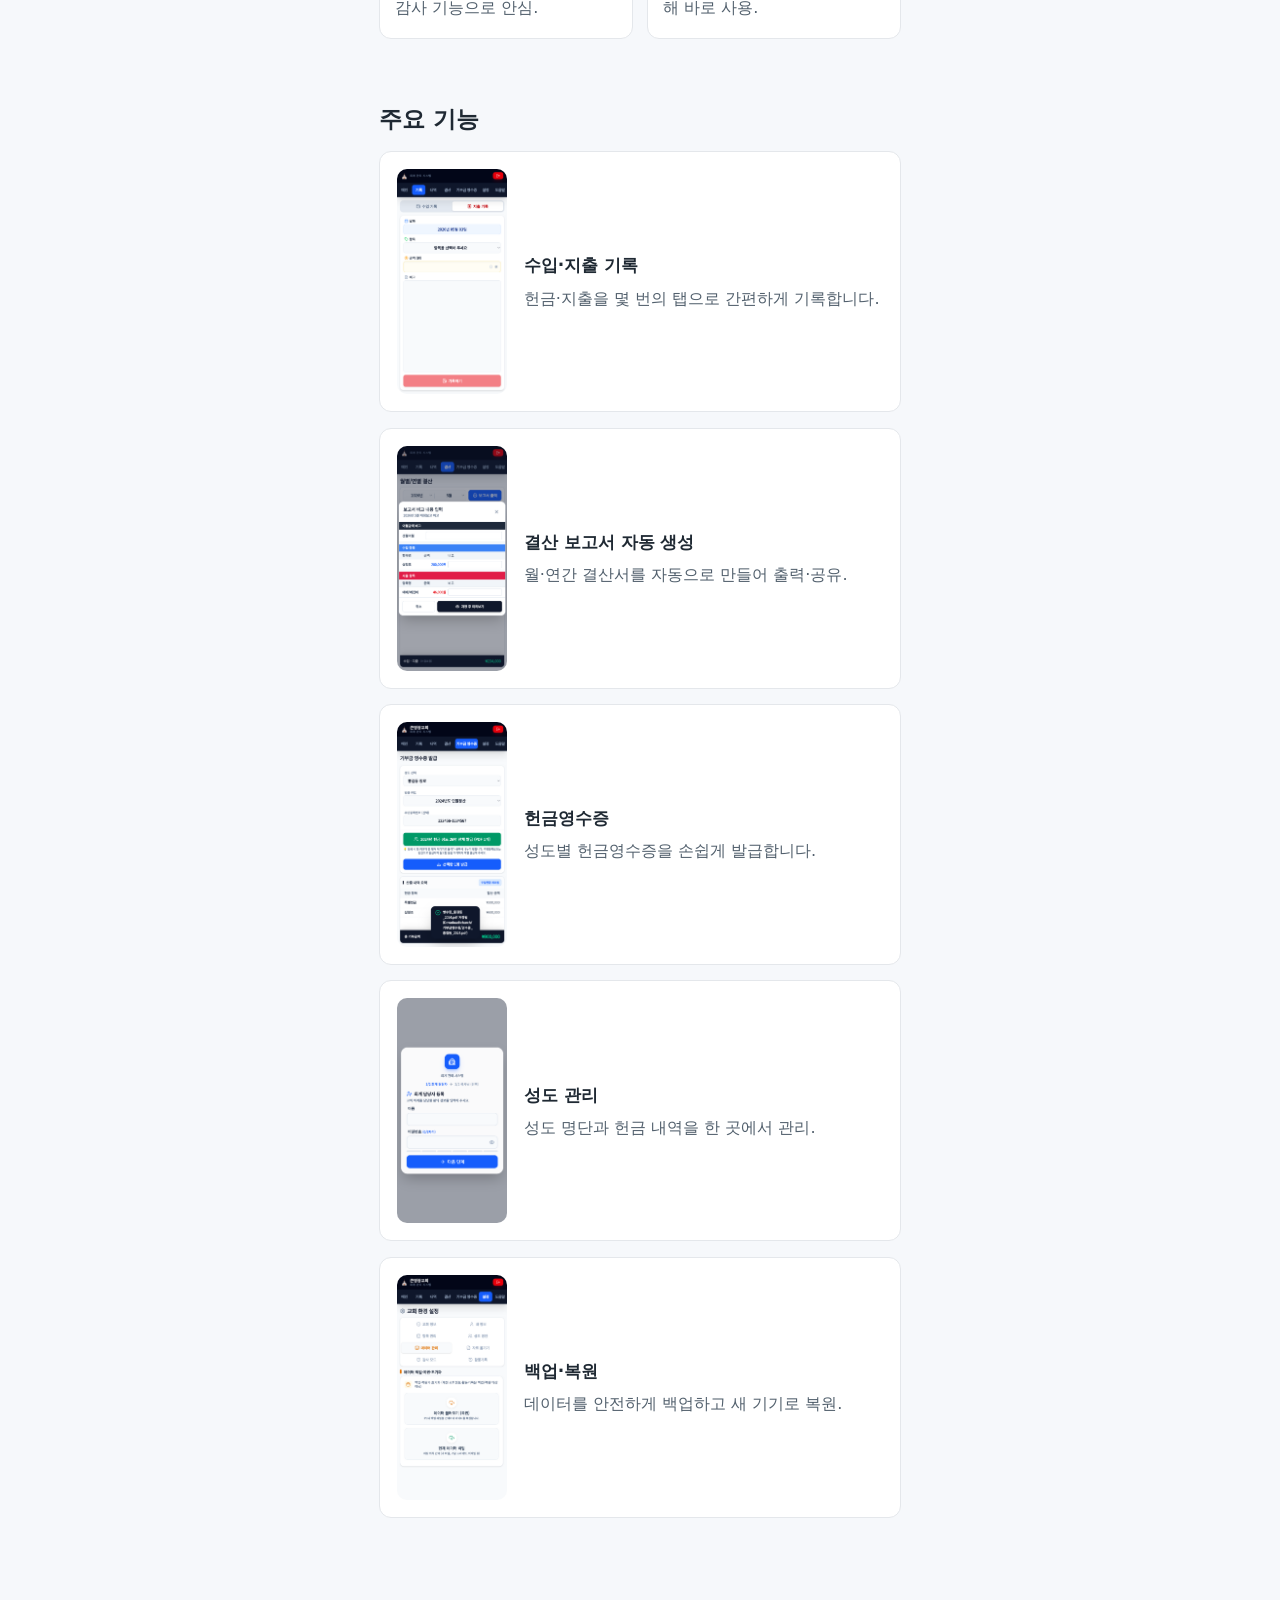
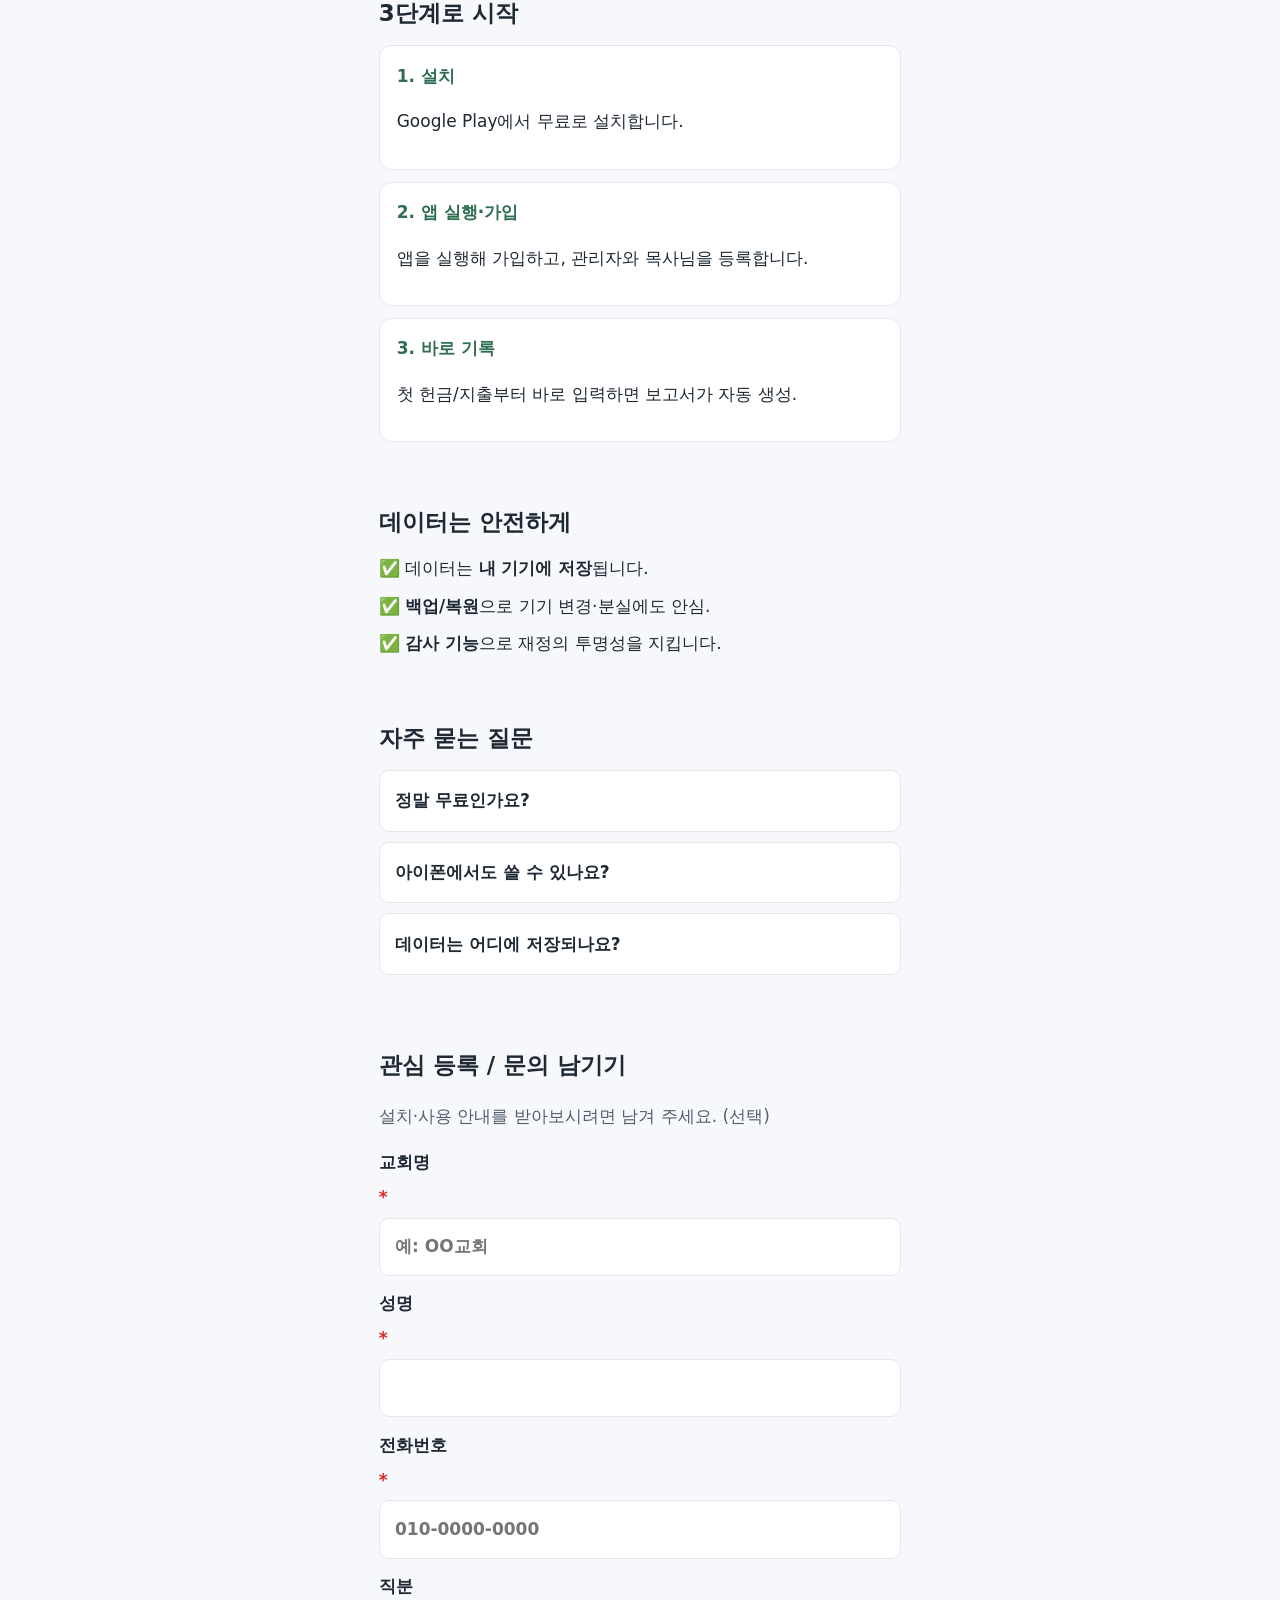
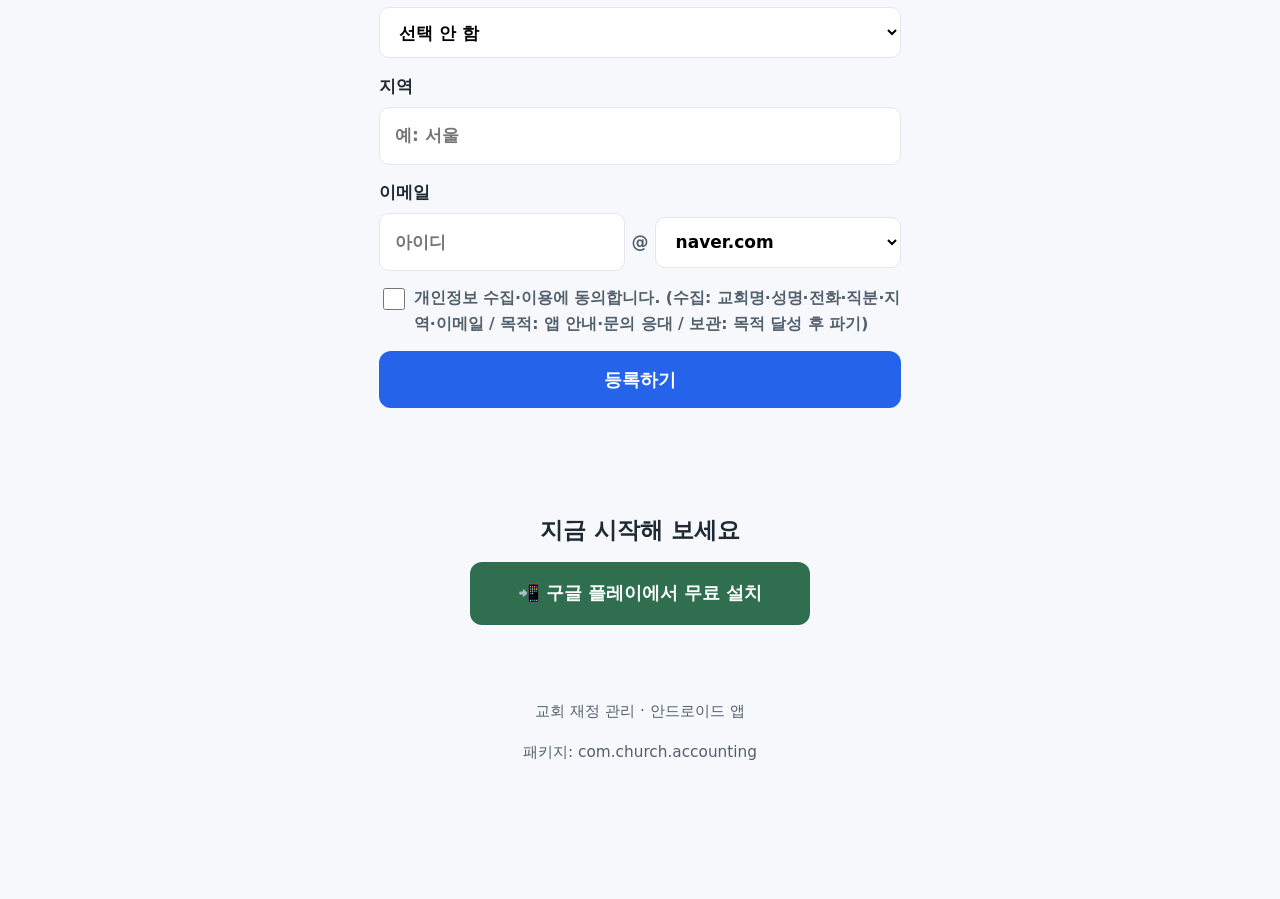
==== commit c9c2c566: "feat(landing): 폼 개선 — 교회명 필수·전화 자동하이픈·이메일 분리 + 온보딩 2단계 문구 Co-Authored-By: Claude Sonnet 4.6 <noreply" ====
--- a/index.html
+++ b/index.html
@@ -65,7 +65,7 @@
       <h2>3단계로 시작</h2>
       <ol class="steps-list">
         <li><b>1. 설치</b><p>Google Play에서 무료로 설치합니다.</p></li>
-        <li><b>2. 교회·직분 설정</b><p>교회 정보와 직분(목사/회계 등)을 한 번만 설정.</p></li>
+        <li><b>2. 앱 실행·가입</b><p>앱을 실행해 가입하고, 관리자와 목사님을 등록합니다.</p></li>
         <li><b>3. 바로 기록</b><p>첫 헌금/지출부터 바로 입력하면 보고서가 자동 생성.</p></li>
       </ol>
     </section>
@@ -90,6 +90,9 @@
       <h2>관심 등록 / 문의 남기기</h2>
       <p class="muted">설치·사용 안내를 받아보시려면 남겨 주세요. (선택)</p>
       <form id="leadForm" novalidate>
+        <label>교회명 <span class="req">*</span>
+          <input name="church" required autocomplete="organization" maxlength="60" placeholder="예: OO교회">
+        </label>
         <label>성명 <span class="req">*</span>
           <input name="name" required autocomplete="name" maxlength="40">
         </label>
@@ -103,11 +106,26 @@
             <option>집사</option><option>회계</option><option>기타</option>
           </select>
         </label>
-        <label>지역 <input name="region" maxlength="60" placeholder="예: 서울 / OO교회"></label>
-        <label>이메일 <input name="email" type="email" autocomplete="email" maxlength="80"></label>
+        <label>지역 <input name="region" maxlength="60" placeholder="예: 서울"></label>
+        <label>이메일
+          <span class="email-row">
+            <input name="emailId" inputmode="email" maxlength="40" placeholder="아이디">
+            <span class="at">@</span>
+            <select name="emailDomain" aria-label="이메일 서비스">
+              <option value="naver.com">naver.com</option>
+              <option value="gmail.com">gmail.com</option>
+              <option value="daum.net">daum.net</option>
+              <option value="hanmail.net">hanmail.net</option>
+              <option value="nate.com">nate.com</option>
+              <option value="kakao.com">kakao.com</option>
+              <option value="__custom__">직접 입력</option>
+            </select>
+            <input name="emailDomainCustom" maxlength="40" placeholder="직접 입력" class="email-custom" hidden>
+          </span>
+        </label>
         <label class="consent">
           <input type="checkbox" name="consent" required>
-          <span>개인정보 수집·이용에 동의합니다. (수집: 성명·전화·직분·지역·이메일 / 목적: 앱 안내·문의 응대 / 보관: 목적 달성 후 파기)</span>
+          <span>개인정보 수집·이용에 동의합니다. (수집: 교회명·성명·전화·직분·지역·이메일 / 목적: 앱 안내·문의 응대 / 보관: 목적 달성 후 파기)</span>
         </label>
         <!-- 허니팟(봇 차단): 사람에겐 숨김 -->
         <input type="text" name="website" tabindex="-1" autocomplete="off" class="hp" aria-hidden="true">
--- a/assets/css/styles.css
+++ b/assets/css/styles.css
@@ -71,6 +71,12 @@
 .hp{ position:absolute; left:-9999px; width:1px; height:1px; opacity:0; }
 .btn-submit{ background:var(--c-accent); color:#fff; border:0; border-radius:12px; padding:.95rem;
   font-size:1.05rem; font-weight:700; min-height:52px; cursor:pointer; }
+.email-row{ display:flex; gap:.4rem; align-items:center; flex-wrap:wrap; }
+.email-row input[name=emailId]{ flex:1; min-width:80px; }
+.email-row .at{ color:var(--c-muted); flex:0 0 auto; }
+.email-row select[name=emailDomain]{ flex:1; min-width:110px; }
+.email-custom{ flex:1; min-width:110px; }
+.email-row input, .email-row select{ font:inherit; padding:.8rem .9rem; border:1px solid var(--c-line); border-radius:10px; min-height:48px; background:#fff; }
 .form-msg{ margin:.3rem 0 0; min-height:1.4em; }
 .form-msg.ok{ color:#065f46; } .form-msg.err{ color:#b91c1c; }
 .final{ text-align:center; }
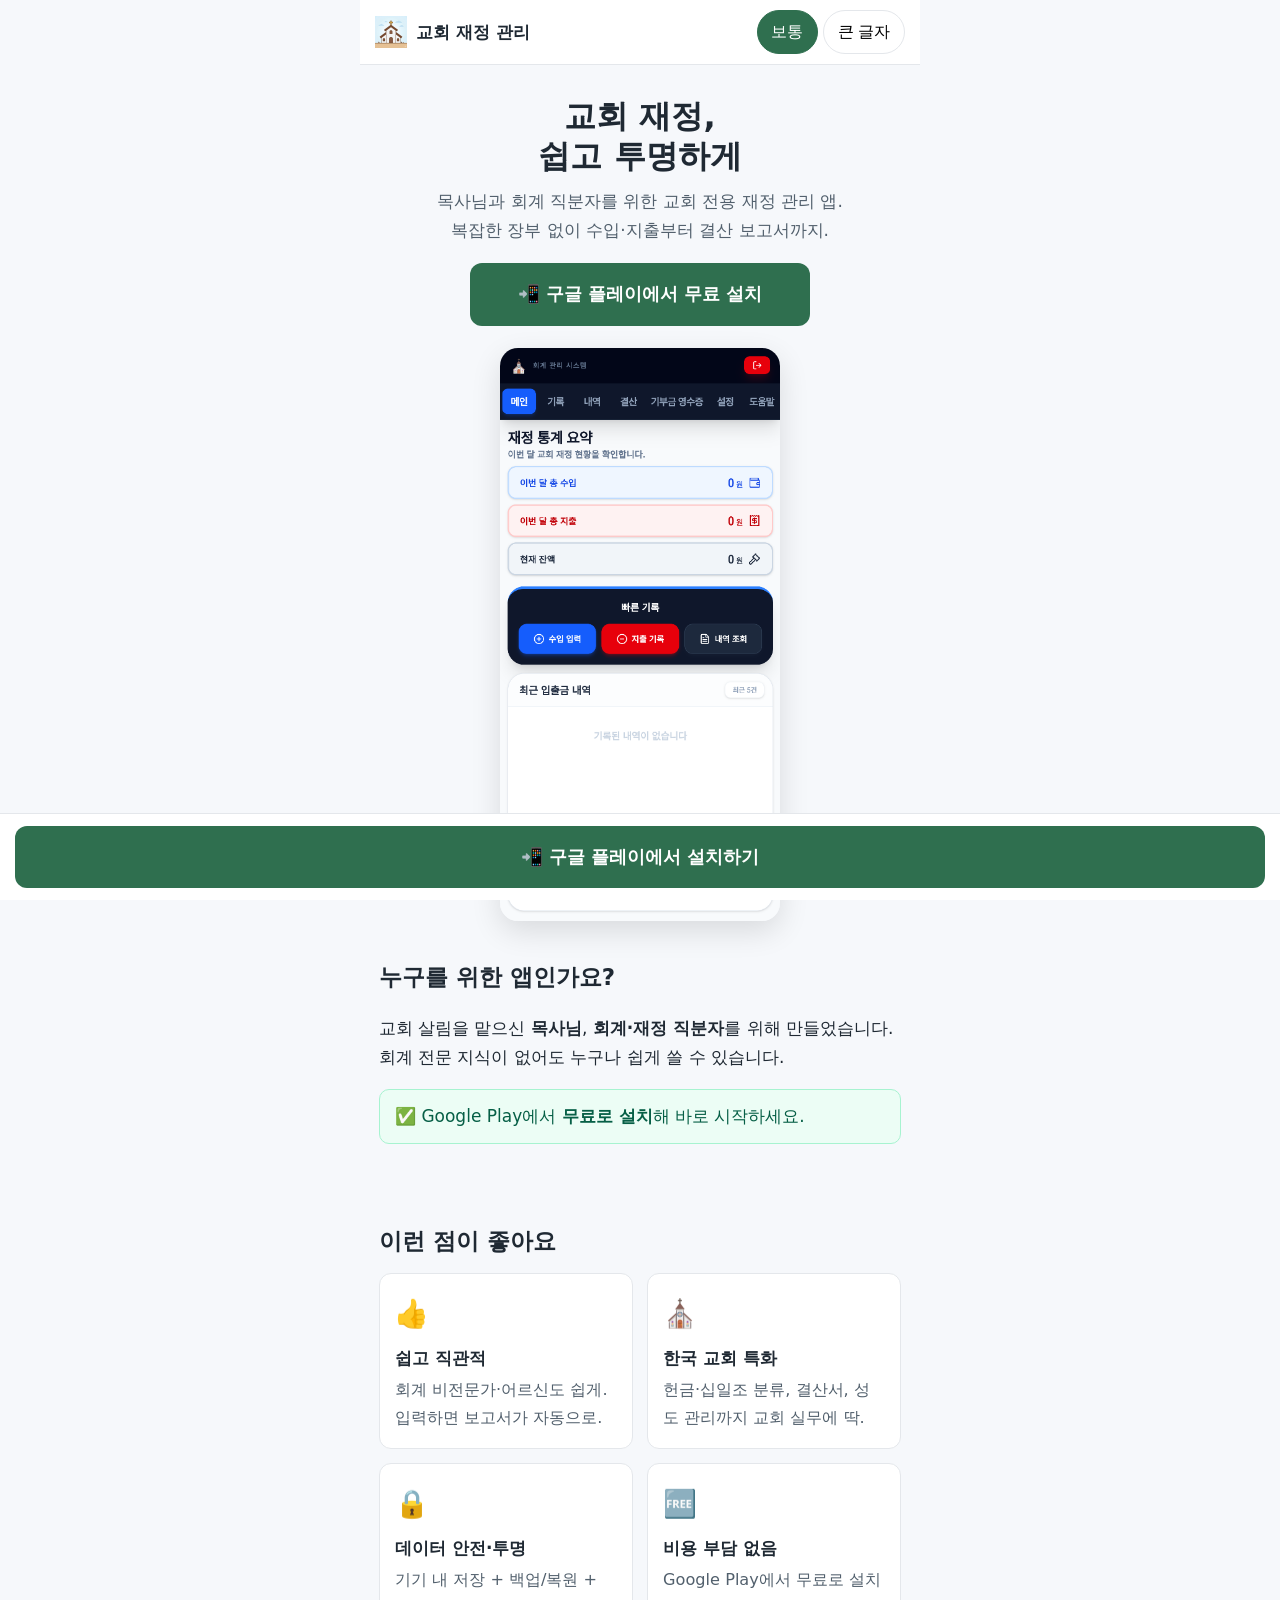
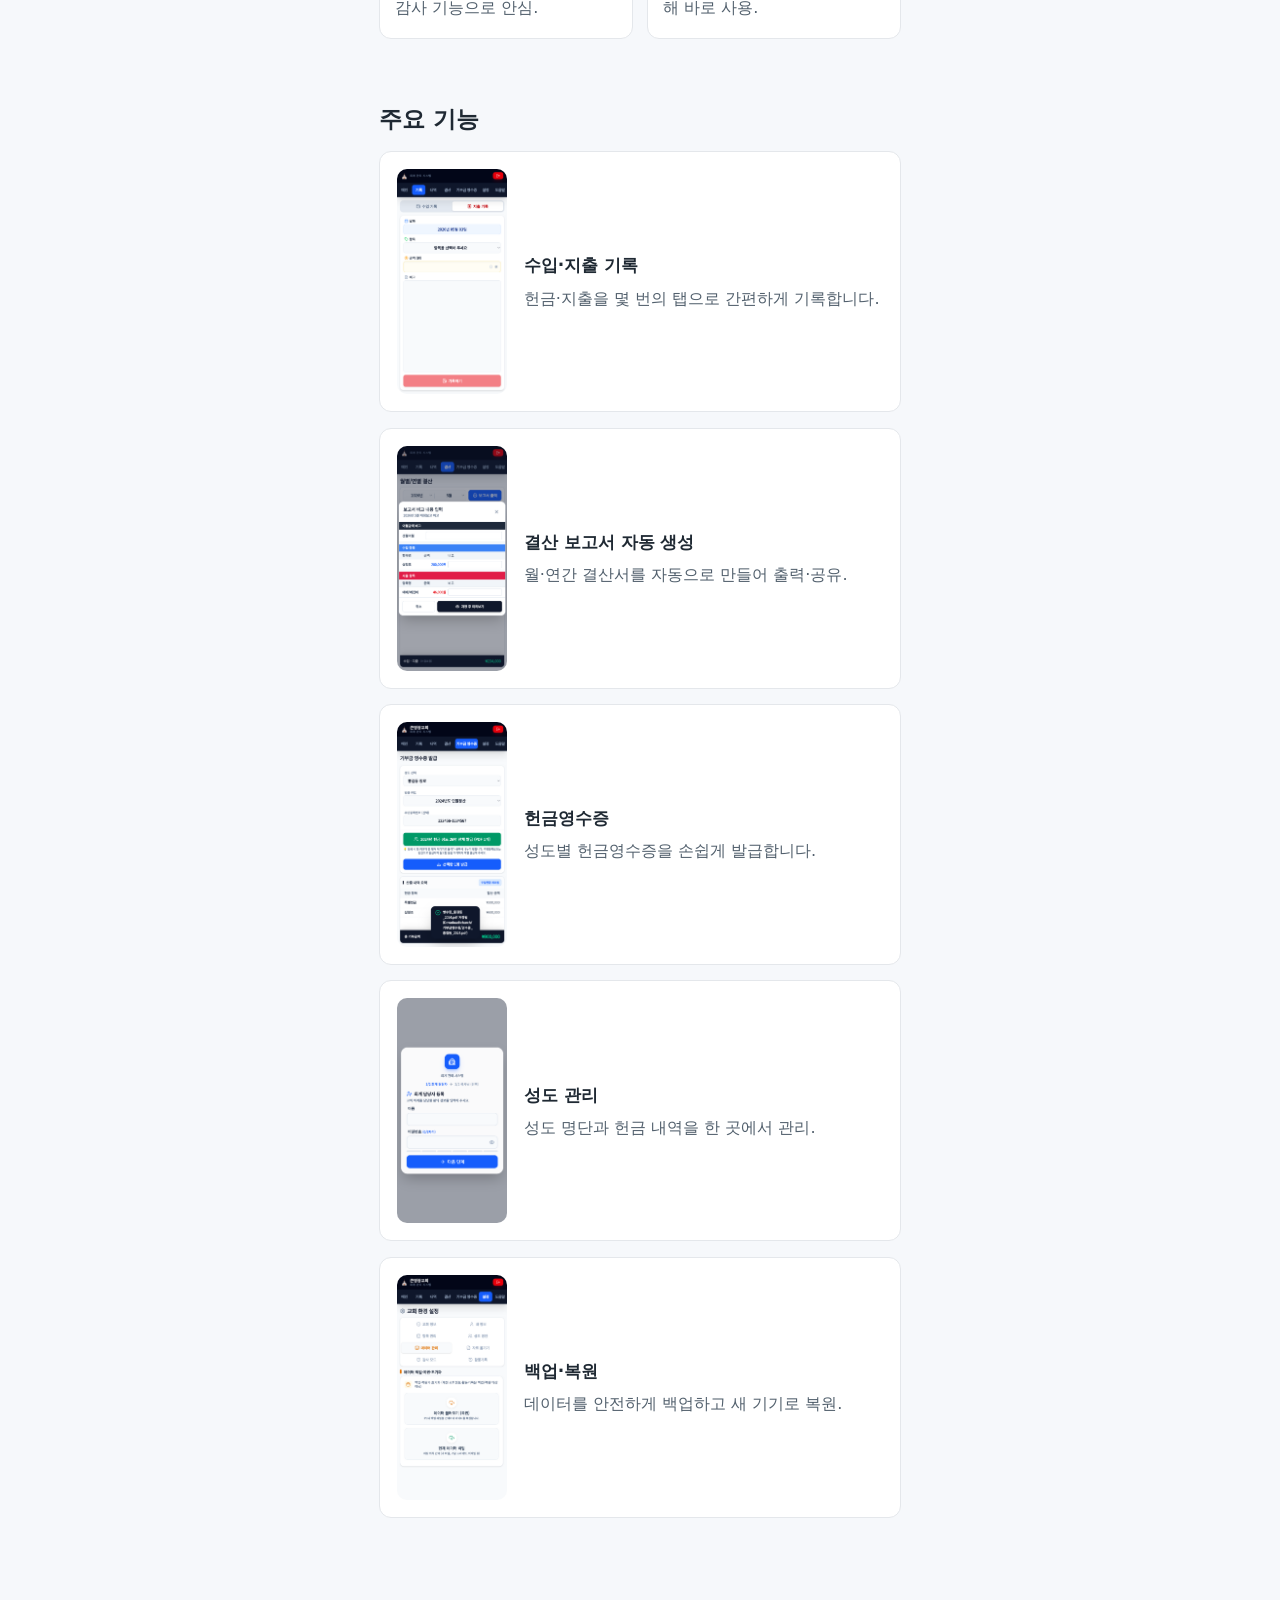
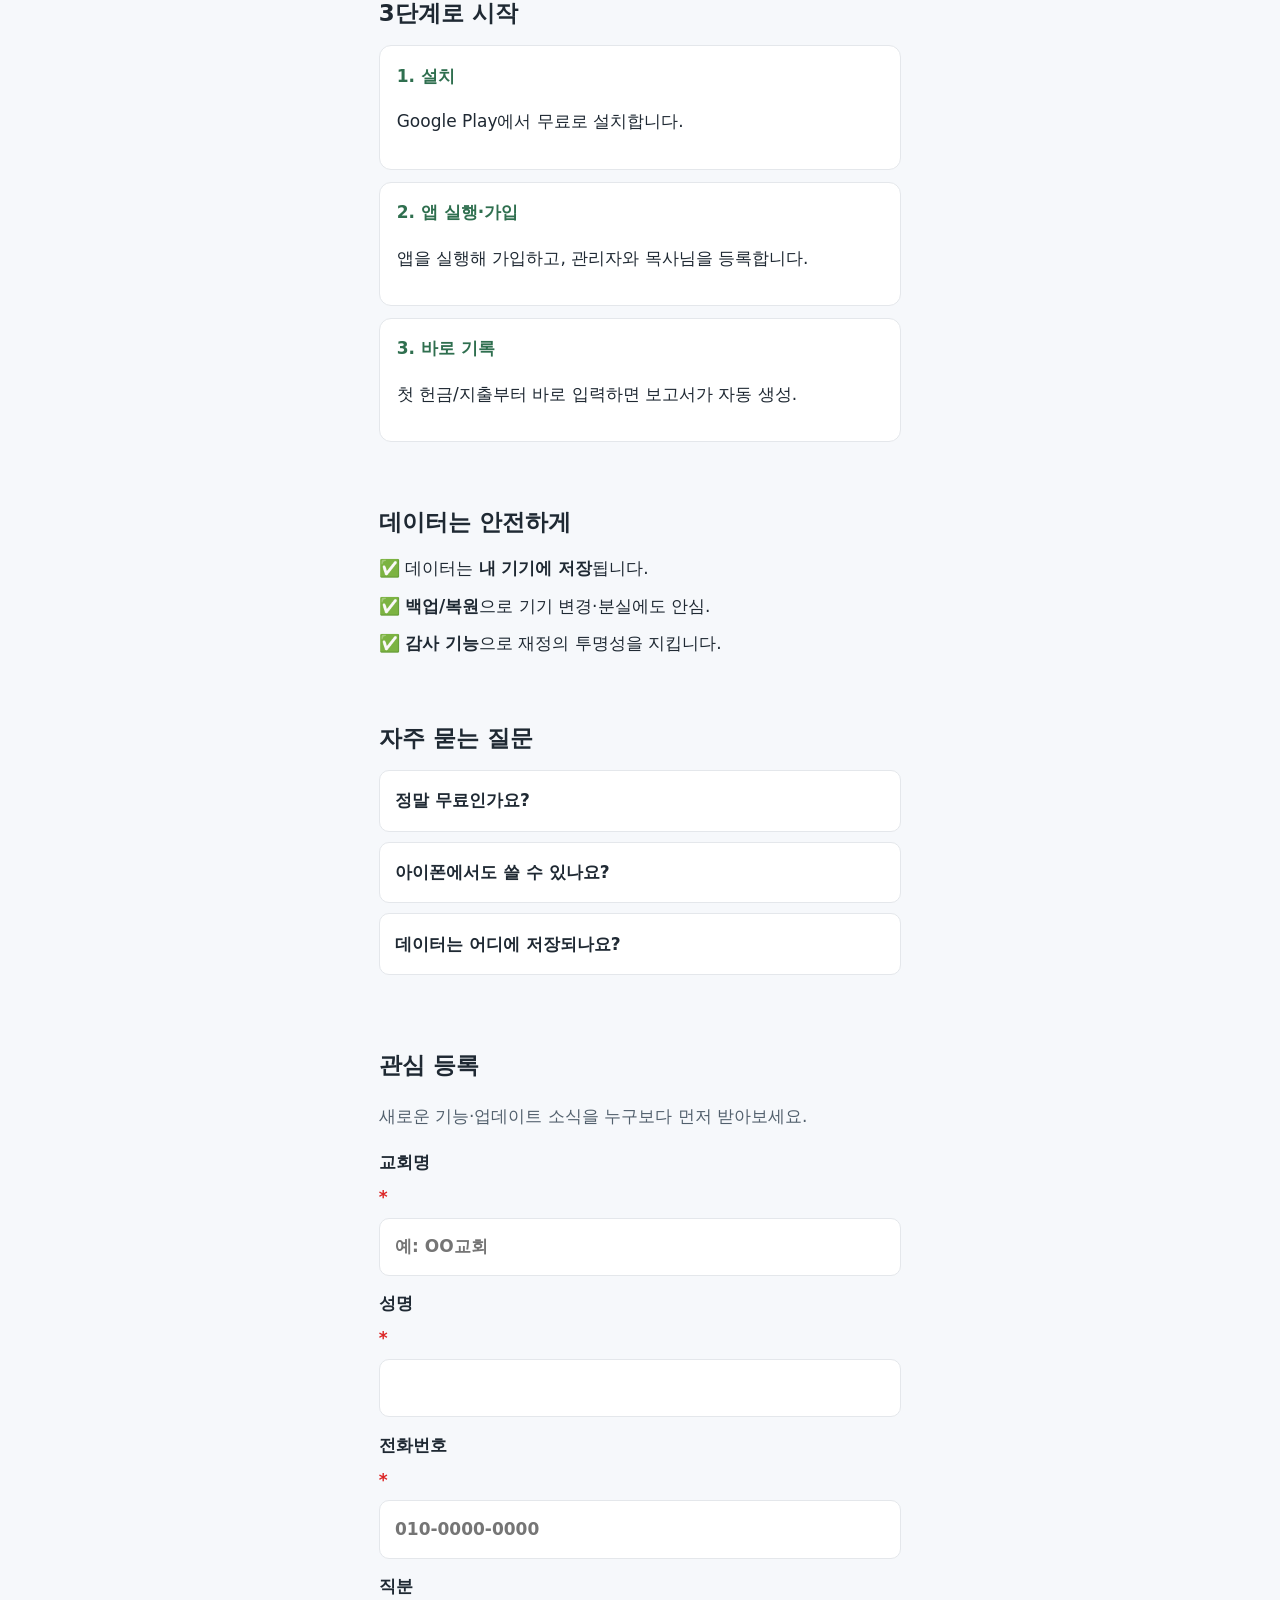
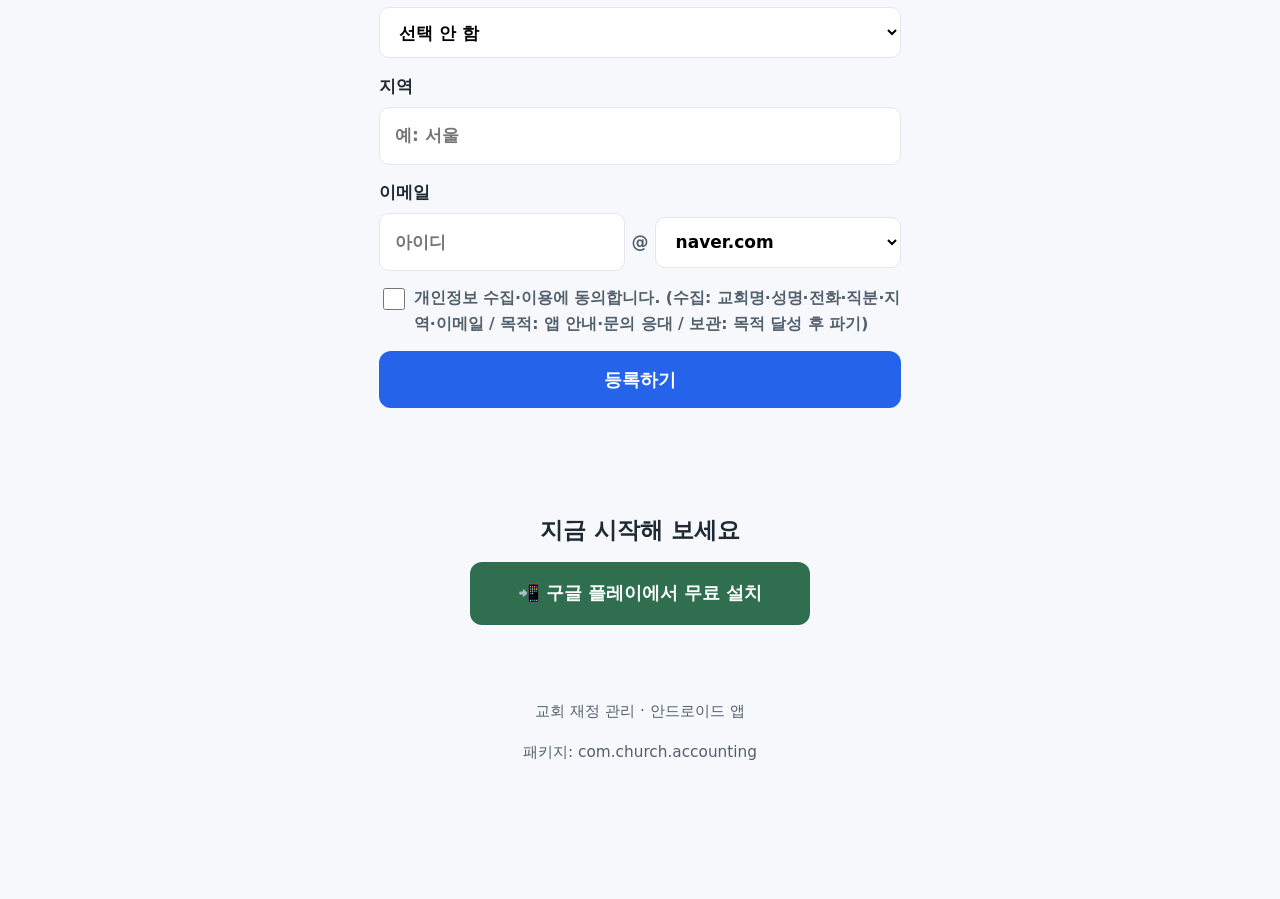
==== commit fc49d513: "feat(landing): 설치 버튼 관심등록 게이트 + 재방문 시 폼 잠금 - 미등록: 설치 버튼 비활성(회색)·클릭 시 관심등록 폼으로 유도 - 등록 완료: 설치 버튼 활성화 " ====
--- a/index.html
+++ b/index.html
@@ -87,8 +87,8 @@
     </section>
 
     <section class="lead-form section">
-      <h2>관심 등록 / 문의 남기기</h2>
-      <p class="muted">설치·사용 안내를 받아보시려면 남겨 주세요. (선택)</p>
+      <h2>관심 등록</h2>
+      <p class="muted">새로운 기능·업데이트 소식을 누구보다 먼저 받아보세요.</p>
       <form id="leadForm" novalidate>
         <label>교회명 <span class="req">*</span>
           <input name="church" required autocomplete="organization" maxlength="60" placeholder="예: OO교회">
--- a/assets/css/styles.css
+++ b/assets/css/styles.css
@@ -29,6 +29,23 @@
   font-weight:700; font-size:1.05rem; padding:.95rem 1rem; border-radius:12px; min-height:52px;
   display:flex; align-items:center; justify-content:center; }
 .btn-install:active{ background:var(--c-primary-d); }
+/* 관심등록 전: 설치 버튼 비활성(흐림) — 클릭하면 폼으로 유도 */
+.btn-install.locked{ opacity:.55; filter:grayscale(.35); }
+/* 설치 클릭 시 관심등록 폼 강조 */
+.lead-form.flash{ animation:leadflash 1.6s ease; border-radius:14px; }
+@keyframes leadflash{
+  0%,100%{ box-shadow:0 0 0 0 rgba(15,118,80,0); }
+  20%    { box-shadow:0 0 0 4px var(--c-accent); }
+}
+/* 등록 완료 → 구글스토어 이동 안내 모달 */
+.modal-overlay{ position:fixed; inset:0; z-index:50; display:flex; align-items:center; justify-content:center;
+  background:rgba(15,23,32,.55); padding:1.5rem; opacity:0; transition:opacity .2s; }
+.modal-overlay.show{ opacity:1; }
+.modal{ background:#fff; border-radius:16px; padding:1.7rem 1.8rem; max-width:340px; width:100%; text-align:center;
+  box-shadow:0 20px 50px rgba(0,0,0,.3); transform:translateY(10px); transition:transform .2s; }
+.modal-overlay.show .modal{ transform:translateY(0); }
+.modal-title{ margin:0 0 .45rem; font-size:1.25rem; font-weight:800; color:var(--c-primary); }
+.modal-desc{ margin:0; font-size:1rem; color:var(--c-muted); }
 body{ padding-bottom:84px; }  /* 하단바 가림 방지 */
 .toast{ position:fixed; left:50%; bottom:92px; transform:translateX(-50%) translateY(12px);
   background:#1f2933; color:#fff; padding:.8rem 1rem; border-radius:10px; max-width:90vw;
@@ -79,6 +96,11 @@
 .email-row input, .email-row select{ font:inherit; padding:.8rem .9rem; border:1px solid var(--c-line); border-radius:10px; min-height:48px; background:#fff; }
 .form-msg{ margin:.3rem 0 0; min-height:1.4em; }
 .form-msg.ok{ color:#065f46; } .form-msg.err{ color:#b91c1c; }
+/* 재방문(등록 완료) — 폼만 비활성, 스토어 버튼은 활성 유지 */
+.lead-done-note{ background:#ecfdf5; border:1px solid #a7f3d0; color:#065f46;
+  border-radius:12px; padding:.8rem .9rem; margin:.2rem 0 1rem; font-weight:600; line-height:1.45; }
+.lead-form.is-done form{ opacity:.55; }
+.lead-form.is-done input, .lead-form.is-done select, .lead-form.is-done .btn-submit{ cursor:not-allowed; }
 .final{ text-align:center; }
 .final .btn-install{ max-width:340px; margin:.6rem auto 0; }
 .foot{ text-align:center; padding:1.6rem 1rem 2rem; color:var(--c-muted); font-size:.9rem; }
